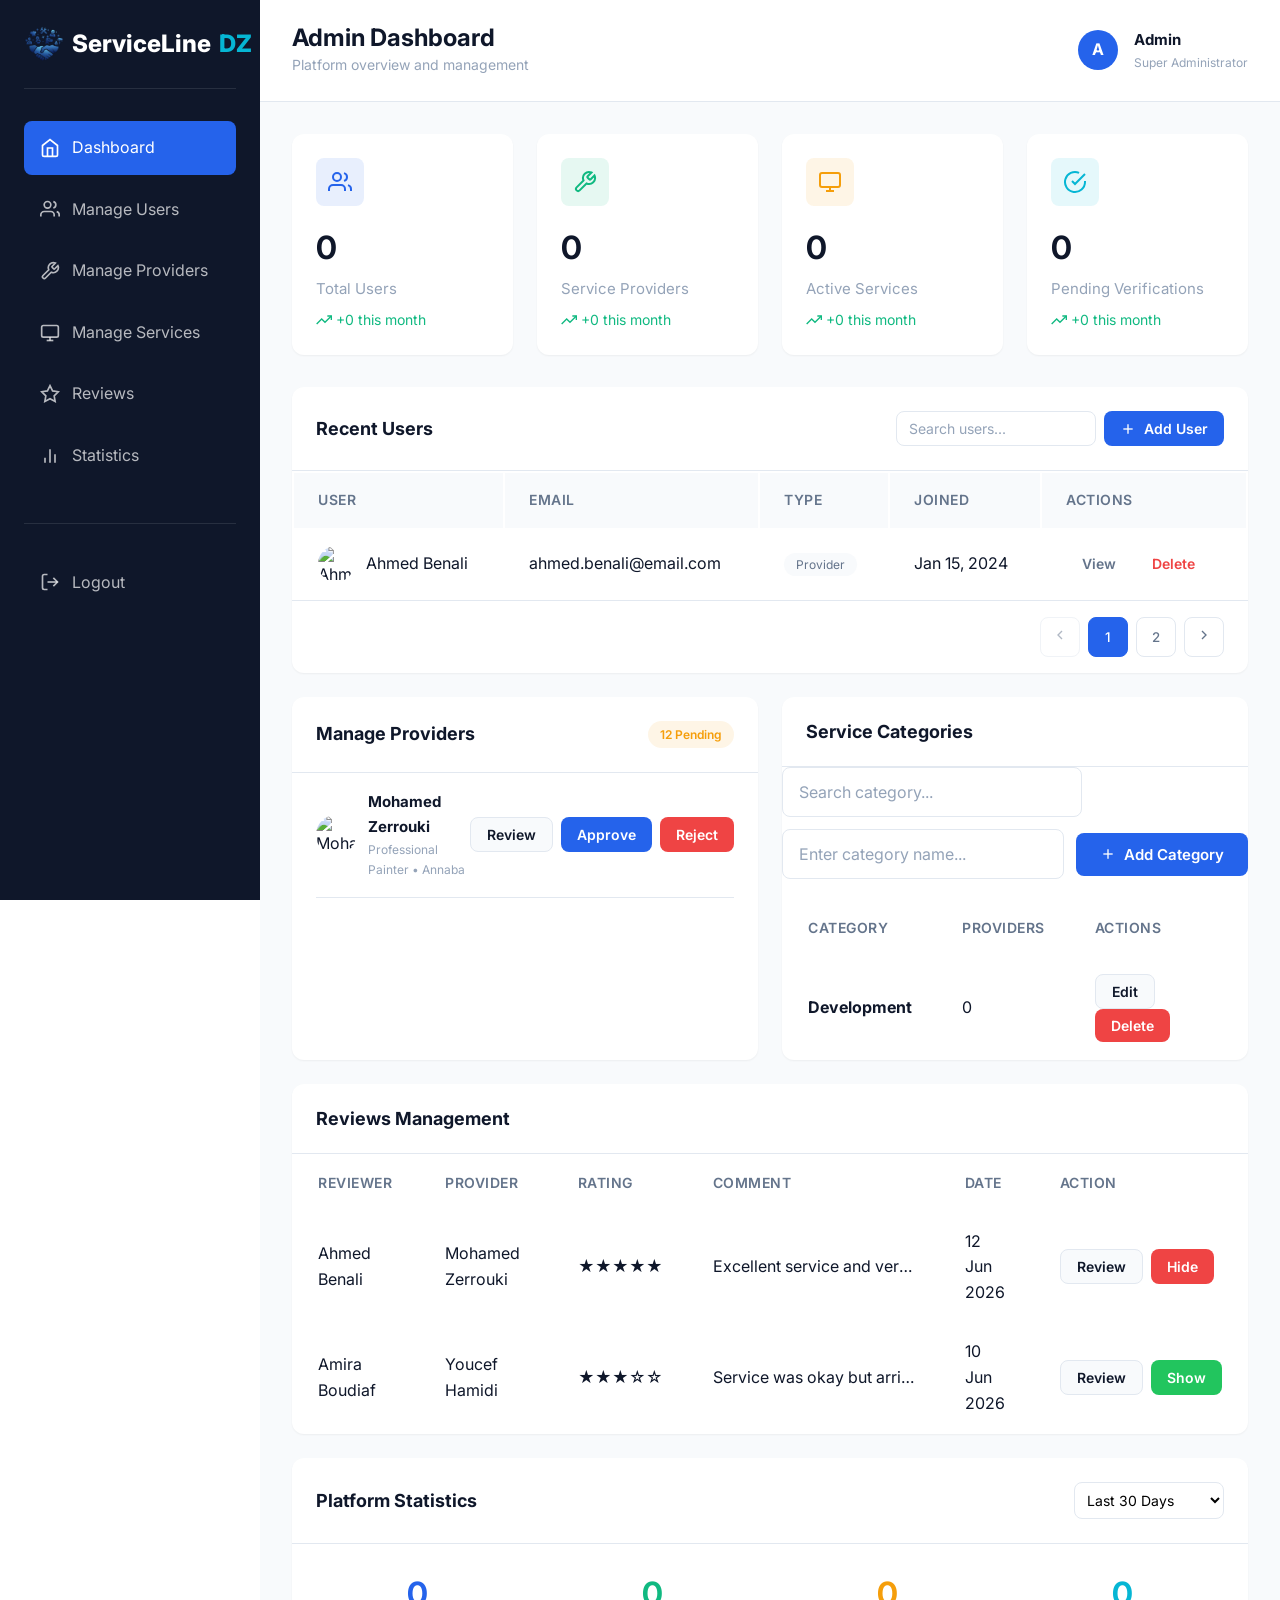
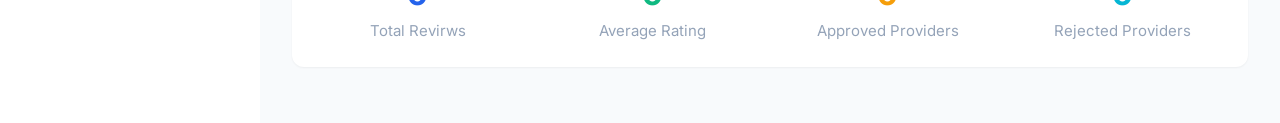
==== service-line-dz/admin.html @ 03358c4c "Initial commit" ====
<!DOCTYPE html>
<html lang="en">
<head>
  <meta charset="UTF-8">
  <meta name="viewport" content="width=device-width, initial-scale=1.0">
  <meta name="description" content="Admin Dashboard - Manage users, providers, services, and platform statistics.">
  <title>Admin Dashboard - ServiceLine DZ</title>
  <link rel="preconnect" href="https://fonts.googleapis.com">
  <link rel="preconnect" href="https://fonts.gstatic.com" crossorigin>
  <link href="https://fonts.googleapis.com/css2?family=Inter:wght@400;500;600;700;800&display=swap" rel="stylesheet">
  <link rel="stylesheet" href="css/styles.css">
    <style>
    .logo-img {
      width: 40px;
      height: 40px;
      object-fit: contain;
      margin-right: 0px;
    }
  </style>
</head>
<body>
  <div class="dashboard">
    <!-- Sidebar -->
    <aside class="dashboard-sidebar">
      <a href="../index.html" class="logo">
        <img src="image/slLogo.png" alt="ServiceLine Logo" class="logo-img">
        ServiceLine<span>DZ</span>
      </a>

      <nav class="dashboard-nav">
        <a href="#dashboard" class="active">
          <svg width="20" height="20" viewBox="0 0 24 24" fill="none" stroke="currentColor" stroke-width="2">
            <path d="M3 9l9-7 9 7v11a2 2 0 0 1-2 2H5a2 2 0 0 1-2-2z"></path>
            <polyline points="9 22 9 12 15 12 15 22"></polyline>
          </svg>
          Dashboard
        </a>
        <a href="#users-section">
          <svg width="20" height="20" viewBox="0 0 24 24" fill="none" stroke="currentColor" stroke-width="2">
            <path d="M17 21v-2a4 4 0 0 0-4-4H5a4 4 0 0 0-4 4v2"></path>
            <circle cx="9" cy="7" r="4"></circle>
            <path d="M23 21v-2a4 4 0 0 0-3-3.87"></path>
            <path d="M16 3.13a4 4 0 0 1 0 7.75"></path>
          </svg>
          Manage Users
        </a>
        <a href="#providers-section">
          <svg width="20" height="20" viewBox="0 0 24 24" fill="none" stroke="currentColor" stroke-width="2">
            <path d="M14.7 6.3a1 1 0 0 0 0 1.4l1.6 1.6a1 1 0 0 0 1.4 0l3.77-3.77a6 6 0 0 1-7.94 7.94l-6.91 6.91a2.12 2.12 0 0 1-3-3l6.91-6.91a6 6 0 0 1 7.94-7.94l-3.76 3.76z"></path>
          </svg>
          Manage Providers
        </a>
        <a href="#services-section">
          <svg width="20" height="20" viewBox="0 0 24 24" fill="none" stroke="currentColor" stroke-width="2">
            <rect x="2" y="3" width="20" height="14" rx="2" ry="2"></rect>
            <line x1="8" y1="21" x2="16" y2="21"></line>
            <line x1="12" y1="17" x2="12" y2="21"></line>
          </svg>
          Manage Services
        </a>
        <a href="#reviews-section">
          <svg width="20" height="20" viewBox="0 0 24 24" fill="none" stroke="currentColor" stroke-width="2">
            <polygon points="12 2 15.09 8.26 22 9.27 17 14.14 18.18 21.02 12 17.77 5.82 21.02 7 14.14 2 9.27 8.91 8.26 12 2"></polygon>
          </svg>
          Reviews
        </a>
        <a href="#statistics-section">
          <svg width="20" height="20" viewBox="0 0 24 24" fill="none" stroke="currentColor" stroke-width="2">
            <line x1="18" y1="20" x2="18" y2="10"></line>
            <line x1="12" y1="20" x2="12" y2="4"></line>
            <line x1="6" y1="20" x2="6" y2="14"></line>
          </svg>
          Statistics
        </a>

        <div class="dashboard-nav-section">
          <a href="index.html">
            <svg width="20" height="20" viewBox="0 0 24 24" fill="none" stroke="currentColor" stroke-width="2">
              <path d="M9 21H5a2 2 0 0 1-2-2V5a2 2 0 0 1 2-2h4"></path>
              <polyline points="16 17 21 12 16 7"></polyline>
              <line x1="21" y1="12" x2="9" y2="12"></line>
            </svg>
            Logout
          </a>
        </div>
      </nav>
    </aside>

    <!-- Main Content -->
    <main class="dashboard-main">
      <header class="dashboard-header">
        <div id="dashboard">
          <h1>Admin Dashboard</h1>
          <p style="color: var(--text-muted); font-size: 0.875rem;">Platform overview and management</p>
        </div>
        <div class="dashboard-user">
          <div style="width: 40px; height: 40px; background: var(--primary); color: white; border-radius: 50%; display: flex; align-items: center; justify-content: center; font-weight: 700;">
            A
          </div>
          <div>
            <strong style="font-size: 0.9375rem;">Admin</strong>
            <p style="font-size: 0.75rem; color: var(--text-muted);">Super Administrator</p>
          </div>
        </div>
      </header>

      <div class="dashboard-content">
        <!-- Stats Cards -->
        <div class="dashboard-stats">
          <div class="dashboard-stat-card">
            <div class="icon">
              <svg width="24" height="24" viewBox="0 0 24 24" fill="none" stroke="currentColor" stroke-width="2">
                <path d="M17 21v-2a4 4 0 0 0-4-4H5a4 4 0 0 0-4 4v2"></path>
                <circle cx="9" cy="7" r="4"></circle>
                <path d="M23 21v-2a4 4 0 0 0-3-3.87"></path>
                <path d="M16 3.13a4 4 0 0 1 0 7.75"></path>
              </svg>
            </div>
            <div class="value">0</div>
            <div class="label">Total Users</div>
            <div class="change positive">
              <svg width="16" height="16" viewBox="0 0 24 24" fill="none" stroke="currentColor" stroke-width="2">
                <polyline points="23 6 13.5 15.5 8.5 10.5 1 18"></polyline>
                <polyline points="17 6 23 6 23 12"></polyline>
              </svg>
              +0 this month
            </div>
          </div>
          <div class="dashboard-stat-card">
            <div class="icon" style="background: rgba(16, 185, 129, 0.1); color: var(--success);">
              <svg width="24" height="24" viewBox="0 0 24 24" fill="none" stroke="currentColor" stroke-width="2">
                <path d="M14.7 6.3a1 1 0 0 0 0 1.4l1.6 1.6a1 1 0 0 0 1.4 0l3.77-3.77a6 6 0 0 1-7.94 7.94l-6.91 6.91a2.12 2.12 0 0 1-3-3l6.91-6.91a6 6 0 0 1 7.94-7.94l-3.76 3.76z"></path>
              </svg>
            </div>
            <div class="value">0</div>
            <div class="label">Service Providers</div>
            <div class="change positive">
              <svg width="16" height="16" viewBox="0 0 24 24" fill="none" stroke="currentColor" stroke-width="2">
                <polyline points="23 6 13.5 15.5 8.5 10.5 1 18"></polyline>
                <polyline points="17 6 23 6 23 12"></polyline>
              </svg>
              +0 this month
            </div>
          </div>
          <div class="dashboard-stat-card">
            <div class="icon" style="background: rgba(245, 158, 11, 0.1); color: var(--warning);">
              <svg width="24" height="24" viewBox="0 0 24 24" fill="none" stroke="currentColor" stroke-width="2">
                <rect x="2" y="3" width="20" height="14" rx="2" ry="2"></rect>
                <line x1="8" y1="21" x2="16" y2="21"></line>
                <line x1="12" y1="17" x2="12" y2="21"></line>
              </svg>
            </div>
            <div class="value">0</div> 
            <div class="label">Active Services</div>
            <div class="change positive">
              <svg width="16" height="16" viewBox="0 0 24 24" fill="none" stroke="currentColor" stroke-width="2">
                <polyline points="23 6 13.5 15.5 8.5 10.5 1 18"></polyline>
                <polyline points="17 6 23 6 23 12"></polyline>
              </svg>
              +0 this month
            </div>
          </div>
          <div class="dashboard-stat-card">
            <div class="icon" style="background: rgba(6, 182, 212, 0.1); color: var(--accent);">
              <svg width="24" height="24" viewBox="0 0 24 24" fill="none" stroke="currentColor" stroke-width="2">
                <path d="M22 11.08V12a10 10 0 1 1-5.93-9.14"></path>
                <polyline points="22 4 12 14.01 9 11.01"></polyline>
              </svg>
            </div>
            <div class="value">0</div>
            <div class="label">Pending Verifications</div>
            <div class="change positive">
              <svg width="16" height="16" viewBox="0 0 24 24" fill="none" stroke="currentColor" stroke-width="2">
                <polyline points="23 6 13.5 15.5 8.5 10.5 1 18"></polyline>
                <polyline points="17 6 23 6 23 12"></polyline>
              </svg>
              +0 this month
            </div>
          </div>
        </div>

        <!-- Users Management -->
        <div id="users-section" class="dashboard-card">
          <div class="dashboard-card-header">
            <h3>Recent Users</h3>
            <div style="display: flex; gap: 0.5rem;">
              <input type="text" placeholder="Search users..." class="form-control" style="width: 200px; padding: 0.5rem 0.75rem; font-size: 0.875rem;">
              <button class="btn btn-primary btn-sm">
                <svg width="16" height="16" viewBox="0 0 24 24" fill="none" stroke="currentColor" stroke-width="2">
                  <line x1="12" y1="5" x2="12" y2="19"></line>
                  <line x1="5" y1="12" x2="19" y2="12"></line>
                </svg>
                Add User
              </button>
            </div>
          </div>
          <table class="dashboard-table">
            <thead>
              <tr>
                <th>User</th>
                <th>Email</th>
                <th>Type</th>
                <th>Joined</th>
                <th>Actions</th>
              </tr>
            </thead>
            <tbody>
              <tr>
                <td>
                  <div style="display: flex; align-items: center; gap: 0.75rem;">
                    <img src="https://images.unsplash.com/photo-1507003211169-0a1dd7228f2d?w=40&h=40&fit=crop&crop=face" alt="Ahmed B." style="width: 36px; height: 36px; border-radius: 50%;">
                    <span>Ahmed Benali</span>
                  </div>
                </td>
                <td>ahmed.benali@email.com</td>
                <td><span class="tag">Provider</span></td>
                <td>Jan 15, 2024</td>
                <td>
                  <button class="btn btn-ghost btn-sm">View</button>
                  <button class="btn btn-ghost btn-sm" style="color: var(--error);">Delete</button>
                </td>
              </tr>
            </tbody>
          </table>
          <div style="padding: 1rem 1.5rem; border-top: 1px solid var(--border); display: flex; justify-content: flex-end; align-items: center;">
            <nav class="pagination" style="margin: 0;">
              <button disabled>
                <svg width="16" height="16" viewBox="0 0 24 24" fill="none" stroke="currentColor" stroke-width="2">
                  <polyline points="15 18 9 12 15 6"></polyline>
                </svg>
              </button>
              <button class="active">1</button>
              <button>2</button>
              <button>
                <svg width="16" height="16" viewBox="0 0 24 24" fill="none" stroke="currentColor" stroke-width="2">
                  <polyline points="9 18 15 12 9 6"></polyline>
                </svg>
              </button>
            </nav>
          </div>
        </div>

        <!-- Provider Verification & Services -->
        <div style="display: grid; grid-template-columns: 1fr 1fr; gap: 1.5rem; margin-top: 1.5rem;">
          <!-- Pending Verifications -->
          <div id="providers-section" class="dashboard-card">
            <div class="dashboard-card-header">
              <h3>Manage Providers</h3>
              <span class="status-badge pending">12 Pending</span>
            </div>
            <div style="padding: 0 1.5rem 1.5rem;">
              <div style="padding: 1rem 0; border-bottom: 1px solid var(--border); display: flex; justify-content: space-between; align-items: center;">
                <div style="display: flex; align-items: center; gap: 0.75rem;">
                  <img src="https://images.unsplash.com/photo-1500648767791-00dcc994a43e?w=40&h=40&fit=crop&crop=face" alt="Mohamed Z." style="width: 40px; height: 40px; border-radius: 50%;">
                  <div>
                    <strong style="font-size: 0.9375rem;">Mohamed Zerrouki</strong>
                    <p style="font-size: 0.75rem; color: var(--text-muted);">Professional Painter • Annaba</p>
                  </div>
                </div>
                <div style="display: flex; gap: 0.5rem;">
                    <button class="btn btn-secondary btn-sm">Review</button>
                    <button class="btn btn-primary btn-sm">Approve</button>
                    <button class="btn btn-danger btn-sm">Reject</button>
                </div>
              </div>
            </div>
          </div>
          
          <!-- Service Categories -->
          <div id="services-section" class="dashboard-card">
          
            <div class="dashboard-card-header">
                <h3>Service Categories</h3>
              </div>
            
              <div class="categories-controls">

    <div class="search-row">
        <input
            type="text"
            id="categorySearch"
            placeholder="Search category..."
            class="form-control">
    </div>

    <div class="add-category-row">

        <input
            type="text"
            id="newCategory"
            placeholder="Enter category name..."
            class="form-control">

        <button class="btn btn-primary" id="addCategoryBtn">
            <svg width="16" height="16" viewBox="0 0 24 24" fill="none"
                 stroke="currentColor" stroke-width="2">
                <line x1="12" y1="5" x2="12" y2="19"></line>
                <line x1="5" y1="12" x2="19" y2="12"></line>
            </svg>
            Add Category
        </button>

    </div>

</div>
            
              <div class="table-scroll">
              <table class="dashboard-table">
                <thead>
                  <tr>
                    <th>Category</th>
                    <th>Providers</th>
                    <th>Actions</th>
                  </tr>
                </thead>
                <tbody id="categoriesTable">
                  <tr>
                    <td><strong>Development</strong></td>
                    <td>0</td>
                    <td>
                      <button class="btn btn-secondary btn-sm">Edit</button>
                      <button class="btn btn-danger btn-sm">Delete</button>
                    </td>
                  </tr>
                </tbody>
              </table>
            </div>
          
          </div>
        </div>

        <!-- Reviews Management -->
<div id="reviews-section" class="dashboard-card">

    <div class="dashboard-card-header">
        <h3>Reviews Management</h3>
    </div>

    <div class="table-scroll">

        <table class="dashboard-table">

            <thead>
                <tr>
                    <th>Reviewer</th>
                    <th>Provider</th>
                    <th>Rating</th>
                    <th>Comment</th>
                    <th>Date</th>
                    <th>Action</th>
                </tr>
            </thead>

            <tbody id="reviewsTable">

                <tr>
                    <td>Ahmed Benali</td>
                    <td>Mohamed Zerrouki</td>
                    <td>★★★★★</td>

                    <td class="comment-cell">
                        Excellent service and very professional...
                    </td>

                    <td>12 Jun 2026</td>

                    <td>
                        <div class="review-actions">
                            <button class="btn btn-secondary btn-sm">
                                Review
                            </button>

                            <button class="btn btn-danger btn-sm">
                                Hide
                            </button>
                        </div>
                    </td>
                </tr>

                <tr>
                    <td>Amira Boudiaf</td>
                    <td>Youcef Hamidi</td>
                    <td>★★★☆☆</td>

                    <td class="comment-cell">
                        Service was okay but arrived late...
                    </td>

                    <td>10 Jun 2026</td>

                    <td>
                        <div class="review-actions">
                            <button class="btn btn-secondary btn-sm">
                                Review
                            </button>

                            <button class="btn btn-success btn-sm">
                                Show
                            </button>
                        </div>
                    </td>
                </tr>

            </tbody>

        </table>

    </div>

</div>

        <!-- Platform Statistics -->
        <div class="dashboard-card" style="margin-top: 1.5rem;">
          <div id="statistics-section" class="dashboard-card-header">
            <h3>Platform Statistics</h3>
            <select class="form-control" style="width: 150px; padding: 0.5rem; font-size: 0.875rem;">
              <option>Last 30 Days</option>
              <option>Last 7 Days</option>
              <option>Last 90 Days</option>
              <option>This Year</option>
            </select>
          </div>
          <div style="padding: 1.5rem; display: grid; grid-template-columns: repeat(4, 1fr); gap: 2rem;">
            <div style="text-align: center;">
              <div style="font-size: 2rem; font-weight: 700; color: var(--primary);">0</div>
              <div style="color: var(--text-muted); font-size: 0.9375rem;">Total Revirws</div>
            </div>
            <div style="text-align: center;">
              <div style="font-size: 2rem; font-weight: 700; color: var(--success);">0</div>
              <div style="color: var(--text-muted); font-size: 0.9375rem;">Average Rating</div>
            </div>
            <div style="text-align: center;">
              <div style="font-size: 2rem; font-weight: 700; color: var(--warning);">0</div>
              <div style="color: var(--text-muted); font-size: 0.9375rem;">Approved Providers</div>
            </div>
            <div style="text-align: center;">
              <div style="font-size: 2rem; font-weight: 700; color: var(--accent);">0</div>
              <div style="color: var(--text-muted); font-size: 0.9375rem;">Rejected Providers</div>
            </div>
          </div>
        </div>
      </div>
    </main>
  </div>

  <script src="js/main.js"></script>
  <script>
const navLinks = document.querySelectorAll('.dashboard-nav a');

navLinks.forEach(link => {
    link.addEventListener('click', function() {

        navLinks.forEach(item => {
            item.classList.remove('active');
        });

        this.classList.add('active');

    });
});
</script>
</body>
</html>
---- service-line-dz/css/styles.css ----
/* ============================================
   ServiceLine DZ - Main Stylesheet
   Professional Service Marketplace for Algeria
   ============================================ */

/* CSS Variables */
:root {
  --primary: #2563eb;
  --primary-dark: #1d4ed8;
  --primary-light: #3b82f6;
  --secondary: #0f172a;
  --accent: #06b6d4;
  --background: #ffffff;
  --background-alt: #f8fafc;
  --surface: #ffffff;
  --border: #e2e8f0;
  --text-primary: #0f172a;
  --text-secondary: #64748b;
  --text-muted: #94a3b8;
  --success: #10b981;
  --warning: #f59e0b;
  --error: #ef4444;
  --shadow-sm: 0 1px 2px 0 rgb(0 0 0 / 0.05);
  --shadow: 0 1px 3px 0 rgb(0 0 0 / 0.1), 0 1px 2px -1px rgb(0 0 0 / 0.1);
  --shadow-md: 0 4px 6px -1px rgb(0 0 0 / 0.1), 0 2px 4px -2px rgb(0 0 0 / 0.1);
  --shadow-lg: 0 10px 15px -3px rgb(0 0 0 / 0.1), 0 4px 6px -4px rgb(0 0 0 / 0.1);
  --shadow-xl: 0 20px 25px -5px rgb(0 0 0 / 0.1), 0 8px 10px -6px rgb(0 0 0 / 0.1);
  --radius-sm: 0.375rem;
  --radius: 0.5rem;
  --radius-lg: 0.75rem;
  --radius-xl: 1rem;
  --radius-2xl: 1.5rem;
  --transition: all 0.3s ease;
}

.logo-img {
  width: 50px;
  height: 50px;
  object-fit: contain;
  margin-right: 5px;
}

/* Reset & Base */
*, *::before, *::after {
  margin: 0;
  padding: 0;
  box-sizing: border-box;
}

html {
  scroll-behavior: smooth;
}

body {
  font-family: 'Inter', -apple-system, BlinkMacSystemFont, 'Segoe UI', Roboto, sans-serif;
  background-color: var(--background);
  color: var(--text-primary);
  line-height: 1.6;
  -webkit-font-smoothing: antialiased;
}

a {
  text-decoration: none;
  color: inherit;
  transition: var(--transition);
}

img {
  max-width: 100%;
  height: auto;
  display: block;
}

ul, ol {
  list-style: none;
}

button {
  cursor: pointer;
  border: none;
  background: none;
  font-family: inherit;
  transition: var(--transition);
}

input, textarea, select {
  font-family: inherit;
  font-size: inherit;
}

/* Typography */
h1, h2, h3, h4, h5, h6 {
  font-weight: 700;
  line-height: 1.2;
  color: var(--text-primary);
}

h1 { font-size: clamp(2rem, 5vw, 3.5rem); }
h2 { font-size: clamp(1.5rem, 4vw, 2.5rem); }
h3 { font-size: clamp(1.25rem, 3vw, 1.75rem); }
h4 { font-size: 1.25rem; }
h5 { font-size: 1.125rem; }
h6 { font-size: 1rem; }

p {
  color: var(--text-secondary);
  line-height: 1.7;
}

/* Container */
.container {
  width: 100%;
  max-width: 1280px;
  margin: 0 auto;
  padding: 0 1.5rem;
}

.categories-controls{
    display:flex;
    flex-direction:column;
    gap:12px;
    margin-bottom:20px;
}

.search-row{
    width:100%;
}

.search-row input{
    width:300px;
}

.add-category-row{
    display:flex;
    gap:12px;
    align-items:center;
}

.add-category-row input{
    flex:1;
}

.add-category-row button{
    margin-left:auto;
}

.table-scroll{
    max-height:350px;
    overflow-y:auto;
}

.comment-cell{
    max-width:250px;
    white-space:nowrap;
    overflow:hidden;
    text-overflow:ellipsis;
}

.review-actions{
    display:flex;
    gap:8px;
}

.btn-success{
    background:#22c55e;
    color:white;
    border:none;
}

.btn-success:hover{
    background:#16a34a;
}

.btn-danger{
    background:#ef4444;
    color:white;
    border:none;
}

.btn-danger:hover{
    background:#dc2626;
}

/* Modal */

.review-modal{
    display:none;
    position:fixed;
    inset:0;
    background:rgba(0,0,0,0.5);
    z-index:9999;

    justify-content:center;
    align-items:center;
}

.review-modal-content{
    width:500px;
    max-width:90%;
    background:white;
    border-radius:12px;
    overflow:hidden;
}

.review-modal-header{
    display:flex;
    justify-content:space-between;
    align-items:center;

    padding:1rem 1.5rem;
    border-bottom:1px solid #e5e7eb;
}

.review-modal-header button{
    border:none;
    background:none;
    cursor:pointer;
    font-size:20px;
}

.review-modal-body{
    padding:1.5rem;
}

/* ============================================
   Navigation
   ============================================ */
.navbar {
  position: fixed;
  top: 0;
  left: 0;
  right: 0;
  background: rgba(255, 255, 255, 0.95);
  backdrop-filter: blur(10px);
  border-bottom: 1px solid var(--border);
  z-index: 1000;
  transition: var(--transition);
}

.navbar.scrolled {
  box-shadow: var(--shadow-md);
}

.navbar .container {
  display: flex;
  align-items: center;
  justify-content: space-between;
  height: 72px;
}

.logo {
  display: flex;
  align-items: center;
  gap: 0.5rem;
  font-size: 1.5rem;
  font-weight: 800;
  color: var(--primary);
}

.logo span {
  color: var(--secondary);
}

.logo-icon {
  width: 40px;
  height: 40px;
  background: linear-gradient(135deg, var(--primary), var(--accent));
  border-radius: var(--radius);
  display: flex;
  align-items: center;
  justify-content: center;
  color: white;
  font-weight: 700;
}

.nav-links {
  display: flex;
  align-items: center;
  gap: 2rem;
}

.nav-links a {
  font-weight: 500;
  color: var(--text-secondary);
  position: relative;
}

.nav-links a:hover {
  color: var(--primary);
}

.nav-links a::after {
  content: '';
  position: absolute;
  bottom: -4px;
  left: 0;
  width: 0;
  height: 2px;
  background: var(--primary);
  transition: var(--transition);
}

.nav-links a:hover::after {
  width: 100%;
}

.nav-buttons {
  display: flex;
  align-items: center;
  gap: 1rem;
}

.mobile-menu-btn {
  display: none;
  flex-direction: column;
  gap: 5px;
  padding: 0.5rem;
}

.mobile-menu-btn span {
  width: 24px;
  height: 2px;
  background: var(--text-primary);
  transition: var(--transition);
}

/* Mobile Navigation */
.mobile-nav {
  display: none;
  position: fixed;
  top: 72px;
  left: 0;
  right: 0;
  background: white;
  border-bottom: 1px solid var(--border);
  padding: 1.5rem;
  box-shadow: var(--shadow-lg);
}

.mobile-nav.active {
  display: block;
}

.mobile-nav a {
  display: block;
  padding: 0.75rem 0;
  font-weight: 500;
  color: var(--text-secondary);
  border-bottom: 1px solid var(--border);
}

.mobile-nav a:hover {
  color: var(--primary);
}

.mobile-nav .btn {
  width: 100%;
  margin-top: 1rem;
  justify-content: center;
}

/* ============================================
   Buttons
   ============================================ */
.btn {
  display: inline-flex;
  align-items: center;
  gap: 0.5rem;
  padding: 0.75rem 1.5rem;
  border-radius: var(--radius);
  font-weight: 600;
  font-size: 0.9375rem;
  transition: var(--transition);
  white-space: nowrap;
}

.btn-primary {
  background: var(--primary);
  color: white;
}

.btn-primary:hover {
  background: var(--primary-dark);
  transform: translateY(-2px);
  box-shadow: var(--shadow-md);
}

.btn-secondary {
  background: var(--background-alt);
  color: var(--text-primary);
  border: 1px solid var(--border);
}

.btn-secondary:hover {
  background: var(--border);
  transform: translateY(-2px);
}

.btn-outline {
  background: transparent;
  color: var(--primary);
  border: 2px solid var(--primary);
}

.btn-outline:hover {
  background: var(--primary);
  color: white;
}

.btn-ghost {
  background: transparent;
  color: var(--text-secondary);
}

.btn-ghost:hover {
  background: var(--background-alt);
  color: var(--primary);
}

.btn-lg {
  padding: 1rem 2rem;
  font-size: 1rem;
}

.btn-sm {
  padding: 0.5rem 1rem;
  font-size: 0.875rem;
}

.btn-icon {
  padding: 0.75rem;
}



/* ============================================
   Hero Section
   ============================================ */
.hero {
  padding: 8rem 0 4rem;
  background: linear-gradient(180deg, var(--background-alt) 0%, var(--background) 100%);
  position: relative;
  overflow: hidden;
}

.hero::before {
  content: '';
  position: absolute;
  top: 0;
  right: 0;
  width: 600px;
  height: 600px;
  background: radial-gradient(circle, rgba(37, 99, 235, 0.1) 0%, transparent 70%);
  pointer-events: none;
}

.hero .container {
  display: grid;
  grid-template-columns: 1fr 1fr;
  gap: 4rem;
  align-items: center;
}

.hero-content {
  animation: fadeInUp 0.8s ease;
}

.hero-badge {
  display: inline-flex;
  align-items: center;
  gap: 0.5rem;
  background: rgba(37, 99, 235, 0.1);
  color: var(--primary);
  padding: 0.5rem 1rem;
  border-radius: 100px;
  font-size: 0.875rem;
  font-weight: 600;
  margin-bottom: 1.5rem;
}

.hero-badge svg {
  width: 16px;
  height: 16px;
}

.hero h1 {
  margin-bottom: 1.5rem;
}

.hero h1 span {
  color: var(--primary);
}

.hero-text {
  font-size: 1.125rem;
  margin-bottom: 2rem;
  max-width: 500px;
}

.hero-buttons {
  display: flex;
  gap: 1rem;
  margin-bottom: 3rem;
}

.hero-stats {
  display: flex;
  gap: 3rem;
}

.hero-stat {
  text-align: center;
}

.hero-stat-value {
  font-size: 2rem;
  font-weight: 800;
  color: var(--primary);
}

.hero-stat-label {
  font-size: 0.875rem;
  color: var(--text-muted);
}

.hero-image {
  position: relative;
  animation: fadeInRight 0.8s ease;
}

.hero-image img {
  width: 100%;
  border-radius: var(--radius-2xl);
  box-shadow: var(--shadow-xl);
}

.hero-card {
  position: absolute;
  background: white;
  padding: 1rem;
  border-radius: var(--radius-lg);
  box-shadow: var(--shadow-lg);
  animation: float 3s ease-in-out infinite;
}

.hero-card-1 {
  top: 20%;
  left: -30px;
}

.hero-card-2 {
  bottom: 20%;
  right: -30px;
  animation-delay: 1.5s;
}

.hero-card-content {
  display: flex;
  align-items: center;
  gap: 0.75rem;
}

.hero-card-icon {
  width: 40px;
  height: 40px;
  background: var(--background-alt);
  border-radius: var(--radius);
  display: flex;
  align-items: center;
  justify-content: center;
  color: var(--primary);
}

.hero-card-text h4 {
  font-size: 0.875rem;
  font-weight: 600;
}

.hero-card-text p {
  font-size: 0.75rem;
  color: var(--text-muted);
}

/* ============================================
   Search Section
   ============================================ */
.search-section {
  padding: 3rem 0;
  margin-top: -2rem;
  position: relative;
  z-index: 10;
}

.search-box {
  background: white;
  border-radius: var(--radius-xl);
  box-shadow: var(--shadow-xl);
  padding: 1.5rem;
  display: flex;
  gap: 1rem;
  align-items: center;
  flex-wrap: wrap;
}

.search-input-group {
  flex: 1;
  min-width: 200px;
  position: relative;
}

.search-input-group label {
  display: block;
  font-size: 0.75rem;
  font-weight: 600;
  color: var(--text-muted);
  text-transform: uppercase;
  letter-spacing: 0.5px;
  margin-bottom: 0.5rem;
}

.search-input-group input,
.search-input-group select {
  width: 100%;
  padding: 0.75rem 1rem;
  padding-left: 2.5rem;
  border: 1px solid var(--border);
  border-radius: var(--radius);
  font-size: 1rem;
  transition: var(--transition);
}

.search-input-group input:focus,
.search-input-group select:focus {
  outline: none;
  border-color: var(--primary);
  box-shadow: 0 0 0 3px rgba(37, 99, 235, 0.1);
}

.search-input-group .icon {
  position: absolute;
  left: 0.75rem;
  bottom: 0.85rem;
  color: var(--text-muted);
  width: 20px;
  height: 20px;
}

.search-box .btn {
  height: 48px;
  padding: 0 2rem;
}

.filter-search {
    width: 100%;
    padding: 10px;
    border: 1px solid #ddd;
    border-radius: 8px;
    margin-bottom: 15px;
}

.category-list {
    max-height: 250px;
    overflow-y: auto;
    display: flex;
    flex-direction: column;
    gap: 10px;
}

.category-item {
    display: flex;
    align-items: center;
    gap: 10px;
}

.category-item label {
    cursor: pointer;
}

.main-category {
    font-size: 0.9rem;
    color: #475569;
    font-weight: 600;

    margin-top: 4px;
    margin-bottom: 18px;
}



/* ============================================
   Categories Section
   ============================================ */
.categories {
  padding: 5rem 0;
}

.section-header {
  text-align: center;
  margin-bottom: 3rem;
}

.section-header h2 {
  margin-bottom: 1rem;
}

.section-header p {
  max-width: 600px;
  margin: 0 auto;
}

.categories-grid {
  display: grid;
  grid-template-columns: repeat(auto-fit, minmax(150px, 1fr));
  gap: 1.5rem;
}

.category-card {
  background: white;
  border: 1px solid var(--border);
  border-radius: var(--radius-lg);
  padding: 1.5rem;
  text-align: center;
  transition: var(--transition);
  cursor: pointer;
}

.category-card:hover {
  border-color: var(--primary);
  box-shadow: var(--shadow-md);
  transform: translateY(-4px);
}

.category-icon {
  width: 64px;
  height: 64px;
  background: var(--background-alt);
  border-radius: var(--radius-lg);
  display: flex;
  align-items: center;
  justify-content: center;
  margin: 0 auto 1rem;
  font-size: 1.75rem;
  transition: var(--transition);
}

.category-card:hover .category-icon {
  background: var(--primary);
  color: white;
}

.category-card h4 {
  font-size: 0.9375rem;
  margin-bottom: 0.25rem;
}

.category-card p {
  font-size: 0.8125rem;
  color: var(--text-muted);
}

/* ============================================
   Featured Professionals
   ============================================ */
.featured {
  padding: 5rem 0;
  background: var(--background-alt);
}

.featured-header {
  display: flex;
  justify-content: space-between;
  align-items: center;
  margin-bottom: 2rem;
}

.professionals-grid {
  display: grid;
  grid-template-columns: repeat(auto-fit, minmax(280px, 1fr));
  gap: 1.5rem;
}

.professional-card {
  background: white;
  border-radius: var(--radius-lg);
  overflow: hidden;
  box-shadow: var(--shadow);
  transition: var(--transition);
}

.professional-card:hover {
  transform: translateY(-4px);
  box-shadow: var(--shadow-lg);
}

.professional-cover {
  height: 80px;
  background: linear-gradient(135deg, var(--primary), var(--accent));
  position: relative;
}

.professional-avatar {
  width: 80px;
  height: 80px;
  border-radius: 50%;
  border: 4px solid white;
  position: absolute;
  bottom: -40px;
  left: 1.5rem;
  object-fit: cover;
  background: var(--background-alt);
}

.professional-content {
  padding: 3rem 1.5rem 1.5rem;
}

.professional-badge {
  position: absolute;
  top: 1rem;
  right: 1rem;
  background: rgba(255, 255, 255, 0.9);
  color: var(--success);
  padding: 0.25rem 0.75rem;
  border-radius: 100px;
  font-size: 0.75rem;
  font-weight: 600;
  display: flex;
  align-items: center;
  gap: 0.25rem;
}

.professional-name {
  font-size: 1.125rem;
  margin-bottom: 0.25rem;
}

.professional-title {
  color: var(--text-muted);
  font-size: 0.875rem;
  margin-bottom: 0.75rem;
}

.professional-rating {
  display: flex;
  align-items: center;
  gap: 0.5rem;
  margin-bottom: 1rem;
}

.stars {
  display: flex;
  gap: 2px;
  color: #fbbf24;
}

.rating-text {
  font-size: 0.875rem;
  color: var(--text-secondary);
}

.professional-location {
  display: flex;
  align-items: center;
  gap: 0.5rem;
  color: var(--text-muted);
  font-size: 0.875rem;
  margin-bottom: 1rem;
}

.professional-tags {
  display: flex;
  flex-wrap: wrap;
  gap: 0.5rem;
  margin-bottom: 1rem;
}

.tag {
  background: var(--background-alt);
  color: var(--text-secondary);
  padding: 0.25rem 0.75rem;
  border-radius: 100px;
  font-size: 0.75rem;
}

.professional-footer {
  display: flex;
  justify-content: space-between;
  align-items: center;
  padding-top: 1rem;
  border-top: 1px solid var(--border);
}

.professional-price {
  font-size: 0.875rem;
  color: var(--text-muted);
}

.professional-price span {
  font-size: 1.125rem;
  font-weight: 700;
  color: var(--text-primary);
}

/* ============================================
   How It Works
   ============================================ */
.how-it-works {
  padding: 5rem 0;
}

.steps-grid {
  display: grid;
  grid-template-columns: repeat(auto-fit, minmax(250px, 1fr));
  gap: 2rem;
  position: relative;
}

.step-card {
  text-align: center;
  padding: 2rem;
  position: relative;
}

.step-number {
  width: 60px;
  height: 60px;
  background: var(--primary);
  color: white;
  border-radius: 50%;
  display: flex;
  align-items: center;
  justify-content: center;
  font-size: 1.5rem;
  font-weight: 700;
  margin: 0 auto 1.5rem;
  position: relative;
}

.step-number::after {
  content: '';
  position: absolute;
  width: 100%;
  height: 100%;
  border: 2px dashed var(--border);
  border-radius: 50%;
  top: -6px;
  left: -6px;
  padding: 6px;
}

.step-card h3 {
  margin-bottom: 0.75rem;
}

.step-card p {
  font-size: 0.9375rem;
}

/* ============================================
   Testimonials
   ============================================ */
.testimonials {
  padding: 5rem 0;
  background: var(--secondary);
  color: white;
}

.testimonials .section-header h2 {
  color: white;
}

.testimonials .section-header p {
  color: rgba(255, 255, 255, 0.7);
}

.testimonials-grid {
  display: grid;
  grid-template-columns: repeat(auto-fit, minmax(300px, 1fr));
  gap: 1.5rem;
}

.testimonial-card {
  background: rgba(255, 255, 255, 0.05);
  border: 1px solid rgba(255, 255, 255, 0.1);
  border-radius: var(--radius-lg);
  padding: 2rem;
  transition: var(--transition);
}

.testimonial-card:hover {
  background: rgba(255, 255, 255, 0.1);
  transform: translateY(-4px);
}

.testimonial-stars {
  display: flex;
  gap: 4px;
  color: #fbbf24;
  margin-bottom: 1rem;
}

.testimonial-text {
  color: rgba(255, 255, 255, 0.9);
  font-size: 1rem;
  line-height: 1.7;
  margin-bottom: 1.5rem;
}

.testimonial-author {
  display: flex;
  align-items: center;
  gap: 1rem;
}

.testimonial-avatar {
  width: 48px;
  height: 48px;
  border-radius: 50%;
  object-fit: cover;
  background: var(--background-alt);
}

.testimonial-info h4 {
  color: white;
  font-size: 1rem;
  margin-bottom: 0.25rem;
}

.testimonial-info p {
  color: rgba(255, 255, 255, 0.6);
  font-size: 0.875rem;
}

/* ============================================
   Statistics
   ============================================ */
.statistics {
  padding: 5rem 0;
}

.stats-grid {
  display: grid;
  grid-template-columns: repeat(auto-fit, minmax(200px, 1fr));
  gap: 2rem;
}

.stat-card {
  text-align: center;
  padding: 2rem;
  background: var(--background-alt);
  border-radius: var(--radius-lg);
  transition: var(--transition);
}

.stat-card:hover {
  transform: scale(1.05);
}

.stat-icon {
  width: 60px;
  height: 60px;
  background: var(--primary);
  color: white;
  border-radius: var(--radius-lg);
  display: flex;
  align-items: center;
  justify-content: center;
  margin: 0 auto 1rem;
  font-size: 1.5rem;
}

.stat-value {
  font-size: 2.5rem;
  font-weight: 800;
  color: var(--primary);
  margin-bottom: 0.5rem;
}

.stat-label {
  color: var(--text-secondary);
}

/* ============================================
   CTA Section
   ============================================ */
.cta {
  padding: 5rem 0;
  background: linear-gradient(135deg, var(--primary) 0%, var(--primary-dark) 100%);
  color: white;
  text-align: center;
}

.cta h2 {
  color: white;
  margin-bottom: 1rem;
}

.cta p {
  color: rgba(255, 255, 255, 0.9);
  max-width: 600px;
  margin: 0 auto 2rem;
  font-size: 1.125rem;
}

.cta-buttons {
  display: flex;
  justify-content: center;
  gap: 1rem;
  flex-wrap: wrap;
}

.cta .btn-primary {
  background: white;
  color: var(--primary);
}

.cta .btn-primary:hover {
  background: var(--background-alt);
}

.btn-danger {
    background: #ef4444;
    color: white;
    border: none;
}

.btn-danger:hover {
    background: #dc2626;
}

.cta .btn-outline {
  border-color: white;
  color: white;
}

.cta .btn-outline:hover {
  background: white;
  color: var(--primary);
}

.table-scroll {
    max-height: 350px;
    overflow-y: auto;
}

.table-scroll::-webkit-scrollbar {
    width: 8px;
}

.table-scroll::-webkit-scrollbar-thumb {
    background: #d1d5db;
    border-radius: 20px;
}

.table-scroll thead th {
    position: sticky;
    top: 0;
    background: white;
    z-index: 5;
}

.btn-danger {
    background: #ef4444;
    color: white;
    border: none;
}

.btn-danger:hover {
    background: #dc2626;
}

/* ============================================
   Footer
   ============================================ */
.footer {
  background: var(--secondary);
  color: white;
  padding: 4rem 0 2rem;
}

.footer-grid {
  display: grid;
  grid-template-columns: 2fr repeat(3, 1fr);
  gap: 3rem;
  margin-bottom: 3rem;
}

.footer-brand .logo {
  color: white;
  margin-bottom: 1rem;
}

.footer-brand .logo span {
  color: var(--accent);
}

.footer-brand p {
  color: rgba(255, 255, 255, 0.7);
  margin-bottom: 1.5rem;
  max-width: 300px;
}

.social-links {
  display: flex;
  gap: 1rem;
}

.social-link {
  width: 40px;
  height: 40px;
  background: rgba(255, 255, 255, 0.1);
  border-radius: var(--radius);
  display: flex;
  align-items: center;
  justify-content: center;
  color: white;
  transition: var(--transition);
}

.social-link:hover {
  background: var(--primary);
  transform: translateY(-2px);
}

.footer-column h4 {
  color: white;
  margin-bottom: 1.5rem;
  font-size: 1rem;
}

.footer-column ul {
  display: flex;
  flex-direction: column;
  gap: 0.75rem;
}

.footer-column a {
  color: rgba(255, 255, 255, 0.7);
  font-size: 0.9375rem;
  transition: var(--transition);
}

.footer-column a:hover {
  color: white;
  padding-left: 4px;
}

.footer-bottom {
  padding-top: 2rem;
  border-top: 1px solid rgba(255, 255, 255, 0.1);
  display: flex;
  justify-content: space-between;
  align-items: center;
  flex-wrap: wrap;
  gap: 1rem;
}

.footer-bottom p {
  color: rgba(255, 255, 255, 0.6);
  font-size: 0.875rem;
}

.footer-bottom-links {
  display: flex;
  gap: 2rem;
}

.footer-bottom-links a {
  color: rgba(255, 255, 255, 0.6);
  font-size: 0.875rem;
}

.footer-bottom-links a:hover {
  color: white;
}

/* ============================================
   Forms
   ============================================ */
.form-group {
  margin-bottom: 1.5rem;
}

.form-group label {
  display: block;
  font-weight: 600;
  margin-bottom: 0.5rem;
  color: var(--text-primary);
}

.form-control {
  width: 100%;
  padding: 0.875rem 1rem;
  border: 1px solid var(--border);
  border-radius: var(--radius);
  font-size: 1rem;
  transition: var(--transition);
  background: white;
}

.form-control:focus {
  outline: none;
  border-color: var(--primary);
  box-shadow: 0 0 0 3px rgba(37, 99, 235, 0.1);
}

.form-control::placeholder {
  color: var(--text-muted);
}

.input-group {
  position: relative;
}

.input-group .icon {
  position: absolute;
  left: 1rem;
  top: 50%;
  transform: translateY(-50%);
  color: var(--text-muted);
  width: 20px;
  height: 20px;
}

.input-group .form-control {
  padding-left: 3rem;
}

.input-group .toggle-password {
  position: absolute;
  right: 1rem;
  top: 50%;
  transform: translateY(-50%);
  color: var(--text-muted);
  cursor: pointer;
  padding: 0.25rem;
}

.input-group .toggle-password:hover {
  color: var(--text-primary);
}

.form-row {
  display: grid;
  grid-template-columns: 1fr 1fr;
  gap: 1rem;
}

.form-text {
  font-size: 0.875rem;
  color: var(--text-muted);
  margin-top: 0.5rem;
}

.form-error {
  color: var(--error);
  font-size: 0.875rem;
  margin-top: 0.5rem;
}

/* Radio/Checkbox Groups */
.radio-group {
  display: flex;
  gap: 1rem;
}

.radio-option {
  flex: 1;
  position: relative;
}

.radio-option input {
  position: absolute;
  opacity: 0;
  cursor: pointer;
}

.radio-option label {
  display: flex;
  flex-direction: column;
  align-items: center;
  padding: 1.5rem;
  border: 2px solid var(--border);
  border-radius: var(--radius-lg);
  cursor: pointer;
  transition: var(--transition);
  text-align: center;
}

.radio-option input:checked + label {
  border-color: var(--primary);
  background: rgba(37, 99, 235, 0.05);
}

.radio-option .icon {
  width: 48px;
  height: 48px;
  background: var(--background-alt);
  border-radius: var(--radius);
  display: flex;
  align-items: center;
  justify-content: center;
  margin-bottom: 0.75rem;
  color: var(--text-secondary);
  font-size: 1.5rem;
}

.radio-option input:checked + label .icon {
  background: var(--primary);
  color: white;
}

.radio-option h4 {
  font-size: 1rem;
  margin-bottom: 0.25rem;
}

.radio-option p {
  font-size: 0.8125rem;
}

/* ============================================
   Auth Pages
   ============================================ */
.auth-page {
  min-height: 100vh;
  display: flex;
}

.auth-sidebar {
  flex: 1;
  background: linear-gradient(135deg, var(--primary) 0%, var(--primary-dark) 100%);
  padding: 3rem;
  display: flex;
  flex-direction: column;
  justify-content: center;
  color: white;
  position: relative;
  overflow: hidden;
}

.auth-sidebar::before {
  content: '';
  position: absolute;
  top: -50%;
  right: -50%;
  width: 100%;
  height: 100%;
  background: radial-gradient(circle, rgba(255, 255, 255, 0.1) 0%, transparent 70%);
}

.auth-sidebar .logo {
  color: white;
  margin-bottom: 3rem;
}

.auth-sidebar .logo span {
  color: rgba(255, 255, 255, 0.9);
}

.auth-sidebar h2 {
  color: white;
  font-size: 2.5rem;
  margin-bottom: 1rem;
}

.auth-sidebar p {
  color: rgba(255, 255, 255, 0.9);
  font-size: 1.125rem;
  margin-bottom: 2rem;
}

.auth-features {
  display: flex;
  flex-direction: column;
  gap: 1rem;
}

.auth-feature {
  display: flex;
  align-items: center;
  gap: 1rem;
  color: rgba(255, 255, 255, 0.9);
}

.auth-feature svg {
  width: 24px;
  height: 24px;
  color: var(--accent);
}

.auth-main {
  flex: 1;
  display: flex;
  align-items: center;
  justify-content: center;
  padding: 3rem;
  background: var(--background);
}

.auth-form-container {
  width: 100%;
  max-width: 440px;
}

.auth-header {
  margin-bottom: 2rem;
}

.auth-header h1 {
  font-size: 1.75rem;
  margin-bottom: 0.5rem;
}

.auth-header p {
  color: var(--text-secondary);
}

.auth-divider {
  display: flex;
  align-items: center;
  gap: 1rem;
  margin: 1.5rem 0;
}

.auth-divider::before,
.auth-divider::after {
  content: '';
  flex: 1;
  height: 1px;
  background: var(--border);
}

.auth-divider span {
  color: var(--text-muted);
  font-size: 0.875rem;
}

.auth-footer {
  text-align: center;
  margin-top: 2rem;
  color: var(--text-secondary);
}

.auth-footer a {
  color: var(--primary);
  font-weight: 600;
}

.auth-footer a:hover {
  text-decoration: underline;
}

/* ============================================
   Search Results Page
   ============================================ */
.page-header {
  padding: 8rem 0 2rem;
  background: var(--background-alt);
}

.page-header h1 {
  margin-bottom: 0.5rem;
}

.breadcrumb {
  display: flex;
  align-items: center;
  gap: 0.5rem;
  color: var(--text-muted);
  font-size: 0.875rem;
}

.breadcrumb a {
  color: var(--text-secondary);
}

.breadcrumb a:hover {
  color: var(--primary);
}

.search-results {
  padding: 2rem 0 4rem;
}

.search-layout {
  display: grid;
  grid-template-columns: 280px 1fr;
  gap: 2rem;
}

/* Filters Sidebar */
.filters-sidebar {
  background: white;
  border: 1px solid var(--border);
  border-radius: var(--radius-lg);
  padding: 1.5rem;
  height: fit-content;
  position: sticky;
  top: 90px;
}

.filters-header {
  display: flex;
  justify-content: space-between;
  align-items: center;
  margin-bottom: 1.5rem;
}

.filters-header h3 {
  font-size: 1.125rem;
}

.filters-header button {
  color: var(--primary);
  font-size: 0.875rem;
}

.filter-group {
  margin-bottom: 1.5rem;
  padding-bottom: 1.5rem;
  border-bottom: 1px solid var(--border);
}

.filter-group:last-child {
  margin-bottom: 0;
  padding-bottom: 0;
  border-bottom: none;
}

.filter-group h4 {
  font-size: 0.9375rem;
  margin-bottom: 1rem;
}

.filter-options {
  display: flex;
  flex-direction: column;
  gap: 0.75rem;
}

.filter-option {
  display: flex;
  align-items: center;
  gap: 0.75rem;
  cursor: pointer;
}

.filter-option input[type="checkbox"] {
  width: 18px;
  height: 18px;
  accent-color: var(--primary);
}

.filter-option label {
  cursor: pointer;
  color: var(--text-secondary);
}

.price-range {
  display: flex;
  gap: 1rem;
  align-items: center;
}

.price-range input {
  flex: 1;
  padding: 0.5rem;
  border: 1px solid var(--border);
  border-radius: var(--radius-sm);
}

/* Results Content */
.results-header {
  display: flex;
  justify-content: flex-end;
  align-items: center;
  margin-bottom: 1.5rem;
}

.results-count {
  color: var(--text-secondary);
}

.results-count span {
  font-weight: 600;
  color: var(--text-primary);
}

.results-sort {
  display: flex;
  align-items: center;
  gap: 0.5rem;
}

.results-sort select {
  padding: 0.5rem 1rem;
  border: 1px solid var(--border);
  border-radius: var(--radius);
  background: white;
}

.results-grid {
  display: grid;
  grid-template-columns: repeat(auto-fill, minmax(280px, 1fr));
  gap: 1.5rem;
}

/* Pagination */
.pagination {
  display: flex;
  justify-content: center;
  align-items: center;
  gap: 0.5rem;
  margin-top: 2rem;
}

.pagination button {
  width: 40px;
  height: 40px;
  border: 1px solid var(--border);
  border-radius: var(--radius);
  background: white;
  color: var(--text-secondary);
  font-weight: 500;
}

.pagination button:hover {
  border-color: var(--primary);
  color: var(--primary);
}

.pagination button.active {
  background: var(--primary);
  border-color: var(--primary);
  color: white;
}

.pagination button:disabled {
  opacity: 0.5;
  cursor: not-allowed;
}

/* ============================================
   Professional Profile Page
   ============================================ */
.profile-page {
  padding-top: 72px;
}

.profile-cover {
  height: 300px;
  background: linear-gradient(135deg, var(--primary) 0%, var(--accent) 100%);
  position: relative;
}

.profile-cover img {
  width: 100%;
  height: 100%;
  object-fit: cover;
}

.profile-header {
  position: relative;
  padding: 0 0 2rem;
  border-bottom: 1px solid var(--border);
}

.profile-avatar-container {
  position: relative;
  margin-top: -75px;
  margin-bottom: 1.5rem;
}

.profile-avatar {
  width: 150px;
  height: 150px;
  border-radius: 50%;
  border: 4px solid white;
  object-fit: cover;
  background: var(--background-alt);
  box-shadow: var(--shadow-lg);
}

.profile-verified {
  position: absolute;
  bottom: 10px;
  right: 0;
  background: var(--success);
  color: white;
  width: 32px;
  height: 32px;
  border-radius: 50%;
  display: flex;
  align-items: center;
  justify-content: center;
  border: 3px solid white;
}

.profile-info {
  display: flex;
  justify-content: space-between;
  align-items: flex-start;
  flex-wrap: wrap;
  gap: 1.5rem;
}

.profile-details h1 {
  font-size: 1.75rem;
  margin-bottom: 0.5rem;
}

.profile-title {
  color: var(--primary);
  font-weight: 600;
  font-size: 1.125rem;
  margin-bottom: 0.75rem;
}

.profile-meta {
  display: flex;
  flex-wrap: wrap;
  gap: 1.5rem;
  color: var(--text-secondary);
}

.profile-meta-item {
  display: flex;
  align-items: center;
  gap: 0.5rem;
}

.profile-actions {
  display: flex;
  gap: 1rem;
}

.profile-content {
  padding: 2rem 0;
}

.profile-layout {
  display: grid;
  grid-template-columns: 2fr 1fr;
  gap: 2rem;
}

.profile-section {
  background: white;
  border: 1px solid var(--border);
  border-radius: var(--radius-lg);
  padding: 1.5rem;
  margin-bottom: 1.5rem;
}

.profile-section h3 {
  font-size: 1.125rem;
  margin-bottom: 1rem;
  padding-bottom: 0.75rem;
  border-bottom: 1px solid var(--border);
}

.profile-section p {
  line-height: 1.8;
}

/* Services List */
.services-list {
  display: flex;
  flex-direction: column;
  gap: 1rem;
}

.service-item {
  display: flex;
  justify-content: space-between;
  align-items: center;
  padding: 1rem;
  background: var(--background-alt);
  border-radius: var(--radius);
}

.service-info h4 {
  font-size: 1rem;
  margin-bottom: 0.25rem;
}

.service-info p {
  font-size: 0.875rem;
}

.service-price {
  font-weight: 700;
  color: var(--primary);
}

/* Reviews */
.reviews-header {
  display: flex;
  justify-content: space-between;
  align-items: center;
  margin-bottom: 1.5rem;
}

.reviews-summary {
  display: flex;
  align-items: center;
  gap: 1rem;
}

.reviews-score {
  font-size: 2.5rem;
  font-weight: 800;
  color: var(--text-primary);
}

.reviews-stars {
  display: flex;
  flex-direction: column;
  gap: 0.25rem;
}

.reviews-stars .stars {
  font-size: 1.25rem;
}

.reviews-count {
  font-size: 0.875rem;
  color: var(--text-muted);
}

.review-card {
  padding: 1.5rem 0;
  border-bottom: 1px solid var(--border);
}

.review-card:last-child {
  border-bottom: none;
}

.review-header {
  display: flex;
  justify-content: space-between;
  align-items: flex-start;
  margin-bottom: 1rem;
}

.review-author {
  display: flex;
  align-items: center;
  gap: 1rem;
}

.review-author img {
  width: 48px;
  height: 48px;
  border-radius: 50%;
  object-fit: cover;
}

.review-author h4 {
  font-size: 1rem;
  margin-bottom: 0.25rem;
}

.review-author p {
  font-size: 0.8125rem;
  color: var(--text-muted);
}

.review-text {
  color: var(--text-secondary);
  line-height: 1.7;
}

/* Sidebar */
.profile-sidebar .profile-section {
  position: sticky;
  top: 90px;
}

.contact-info {
  display: flex;
  flex-direction: column;
  gap: 1rem;
}

.contact-item {
  display: flex;
  align-items: center;
  gap: 1rem;
  color: var(--text-secondary);
}

.contact-item svg {
  color: var(--primary);
}

.availability-list {
  display: flex;
  flex-direction: column;
  gap: 0.5rem;
}

.availability-item {
  display: flex;
  justify-content: space-between;
  padding: 0.5rem 0;
  border-bottom: 1px solid var(--border);
  font-size: 0.9375rem;
}

.availability-item:last-child {
  border-bottom: none;
}

.availability-item span:first-child {
  color: var(--text-secondary);
}

/* ============================================
   Dashboard
   ============================================ */
.dashboard {
  display: flex;
  min-height: 100vh;
}

.dashboard-sidebar {
  width: 260px;
  background: var(--secondary);
  color: white;
  padding: 1.5rem;
  position: fixed;
  top: 0;
  left: 0;
  bottom: 0;
  overflow-y: auto;
}

.dashboard-sidebar .logo {
  color: white;
  margin-bottom: 2rem;
  padding-bottom: 1.5rem;
  border-bottom: 1px solid rgba(255, 255, 255, 0.1);
}

.dashboard-sidebar .logo span {
  color: var(--accent);
}

.dashboard-nav {
  display: flex;
  flex-direction: column;
  gap: 0.5rem;
}

.dashboard-nav a {
  display: flex;
  align-items: center;
  gap: 0.75rem;
  padding: 0.875rem 1rem;
  border-radius: var(--radius);
  color: rgba(255, 255, 255, 0.7);
  transition: var(--transition);
}

.dashboard-nav a:hover {
  background: rgba(255, 255, 255, 0.1);
  color: white;
}

.dashboard-nav a.active {
  background: var(--primary);
  color: white;
}

.dashboard-nav a svg {
  width: 20px;
  height: 20px;
}

.dashboard-nav-section {
  margin-top: 2rem;
  padding-top: 2rem;
  border-top: 1px solid rgba(255, 255, 255, 0.1);
}

.dashboard-nav-section h4 {
  font-size: 0.75rem;
  text-transform: uppercase;
  letter-spacing: 1px;
  color: rgba(255, 255, 255, 0.5);
  margin-bottom: 1rem;
}

.dashboard-main {
  flex: 1;
  margin-left: 260px;
  background: var(--background-alt);
  min-height: 100vh;
}

.dashboard-header {
  background: white;
  padding: 1.5rem 2rem;
  border-bottom: 1px solid var(--border);
  display: flex;
  justify-content: space-between;
  align-items: center;
}

.dashboard-header h1 {
  font-size: 1.5rem;
}

.dashboard-user {
  display: flex;
  align-items: center;
  gap: 1rem;
}

.dashboard-user img {
  width: 40px;
  height: 40px;
  border-radius: 50%;
  object-fit: cover;
}

.dashboard-content {
  padding: 2rem;
}

/* Dashboard Cards */
.dashboard-stats {
  display: grid;
  grid-template-columns: repeat(auto-fit, minmax(200px, 1fr));
  gap: 1.5rem;
  margin-bottom: 2rem;
}

.dashboard-stat-card {
  background: white;
  border-radius: var(--radius-lg);
  padding: 1.5rem;
  box-shadow: var(--shadow-sm);
}

.dashboard-stat-card .icon {
  width: 48px;
  height: 48px;
  background: rgba(37, 99, 235, 0.1);
  color: var(--primary);
  border-radius: var(--radius);
  display: flex;
  align-items: center;
  justify-content: center;
  margin-bottom: 1rem;
}

.dashboard-stat-card .value {
  font-size: 2rem;
  font-weight: 700;
  margin-bottom: 0.25rem;
}

.dashboard-stat-card .label {
  color: var(--text-muted);
  font-size: 0.9375rem;
}

.dashboard-stat-card .change {
  display: flex;
  align-items: center;
  gap: 0.25rem;
  font-size: 0.875rem;
  margin-top: 0.5rem;
}

.dashboard-stat-card .change.positive {
  color: var(--success);
}

.dashboard-stat-card .change.negative {
  color: var(--error);
}

/* Dashboard Tables */
.dashboard-card {
  background: white;
  border-radius: var(--radius-lg);
  box-shadow: var(--shadow-sm);
  margin-bottom: 1.5rem;
}

.dashboard-card-header {
  padding: 1.5rem;
  border-bottom: 1px solid var(--border);
  display: flex;
  justify-content: space-between;
  align-items: center;
}

.dashboard-card-header h3 {
  font-size: 1.125rem;
}

.dashboard-table {
  width: 100%;
}

.dashboard-table th,
.dashboard-table td {
  padding: 1rem 1.5rem;
  text-align: left;
}

.dashboard-table th {
  background: var(--background-alt);
  font-weight: 600;
  font-size: 0.875rem;
  color: var(--text-secondary);
  text-transform: uppercase;
  letter-spacing: 0.5px;
}

.dashboard-table tr {
  border-bottom: 1px solid var(--border);
}

.dashboard-table tr:last-child {
  border-bottom: none;
}

.dashboard-table tr:hover {
  background: var(--background-alt);
}

.status-badge {
  display: inline-flex;
  align-items: center;
  gap: 0.25rem;
  padding: 0.25rem 0.75rem;
  border-radius: 100px;
  font-size: 0.75rem;
  font-weight: 600;
}

.status-badge.active {
  background: rgba(16, 185, 129, 0.1);
  color: var(--success);
}

.status-badge.pending {
  background: rgba(245, 158, 11, 0.1);
  color: var(--warning);
}

.status-badge.inactive {
  background: rgba(239, 68, 68, 0.1);
  color: var(--error);
}

/* Dashboard Forms */
.dashboard-form {
  padding: 1.5rem;
}

.dashboard-form .form-row {
  margin-bottom: 1.5rem;
}

/* ============================================
   Animations
   ============================================ */
@keyframes fadeInUp {
  from {
    opacity: 0;
    transform: translateY(30px);
  }
  to {
    opacity: 1;
    transform: translateY(0);
  }
}

@keyframes fadeInRight {
  from {
    opacity: 0;
    transform: translateX(30px);
  }
  to {
    opacity: 1;
    transform: translateX(0);
  }
}

@keyframes float {
  0%, 100% {
    transform: translateY(0);
  }
  50% {
    transform: translateY(-10px);
  }
}

@keyframes pulse {
  0%, 100% {
    opacity: 1;
  }
  50% {
    opacity: 0.5;
  }
}

/* Scroll animations */
.animate-on-scroll {
  opacity: 0;
  transform: translateY(30px);
  transition: opacity 0.6s ease, transform 0.6s ease;
}

.animate-on-scroll.visible {
  opacity: 1;
  transform: translateY(0);
}

/* ============================================
   Responsive Styles
   ============================================ */
@media (max-width: 1024px) {
  .hero .container {
    grid-template-columns: 1fr;
    text-align: center;
  }

  .hero-content {
    order: 1;
  }

  .hero-image {
    order: 0;
    max-width: 500px;
    margin: 0 auto;
  }

  .hero-text {
    margin: 0 auto 2rem;
  }

  .hero-buttons {
    justify-content: center;
  }

  .hero-stats {
    justify-content: center;
  }

  .hero-card {
    display: none;
  }

  .footer-grid {
    grid-template-columns: 1fr 1fr;
  }

  .profile-layout {
    grid-template-columns: 1fr;
  }

  .profile-sidebar {
    order: -1;
  }

  .search-layout {
    grid-template-columns: 1fr;
  }

  .filters-sidebar {
    position: static;
  }
}

@media (max-width: 768px) {
  .nav-links,
  .nav-buttons {
    display: none;
  }

  .mobile-menu-btn {
    display: flex;
  }

  .search-box {
    flex-direction: column;
  }

  .search-input-group {
    width: 100%;
  }

  .search-box .btn {
    width: 100%;
    justify-content: center;
  }

  .auth-page {
    flex-direction: column;
  }

  .auth-sidebar {
    display: none;
  }

  .auth-main {
    padding: 2rem 1.5rem;
  }

  .form-row {
    grid-template-columns: 1fr;
  }

  .radio-group {
    flex-direction: column;
  }

  .footer-grid {
    grid-template-columns: 1fr;
    gap: 2rem;
  }

  .footer-bottom {
    flex-direction: column;
    text-align: center;
  }

  .profile-info {
    flex-direction: column;
  }

  .profile-actions {
    width: 100%;
  }

  .profile-actions .btn {
    flex: 1;
    justify-content: center;
  }

  .dashboard-sidebar {
    transform: translateX(-100%);
    z-index: 1000;
    transition: var(--transition);
  }

  .dashboard-sidebar.active {
    transform: translateX(0);
  }

  .dashboard-main {
    margin-left: 0;
  }

  .dashboard-stats {
    grid-template-columns: 1fr;
  }

  .dashboard-table {
    display: block;
    overflow-x: auto;
  }
}

@media (max-width: 480px) {
  .container {
    padding: 0 1rem;
  }

  .hero {
    padding: 6rem 0 3rem;
  }

  .hero-stats {
    flex-direction: column;
    gap: 1.5rem;
  }

  .categories-grid {
    grid-template-columns: repeat(2, 1fr);
  }

  .professionals-grid {
    grid-template-columns: 1fr;
  }

  .steps-grid {
    grid-template-columns: 1fr;
  }

  .testimonials-grid {
    grid-template-columns: 1fr;
  }

  .stats-grid {
    grid-template-columns: 1fr 1fr;
  }

  .cta-buttons {
    flex-direction: column;
    width: 100%;
  }

  .cta-buttons .btn {
    width: 100%;
    justify-content: center;
  }
}

/* ============================================
   Utility Classes
   ============================================ */
.text-center { text-align: center; }
.text-left { text-align: left; }
.text-right { text-align: right; }

.mt-1 { margin-top: 0.5rem; }
.mt-2 { margin-top: 1rem; }
.mt-3 { margin-top: 1.5rem; }
.mt-4 { margin-top: 2rem; }

.mb-1 { margin-bottom: 0.5rem; }
.mb-2 { margin-bottom: 1rem; }
.mb-3 { margin-bottom: 1.5rem; }
.mb-4 { margin-bottom: 2rem; }

.hidden { display: none; }
.visible { display: block; }

.flex { display: flex; }
.flex-center { 
  display: flex; 
  align-items: center; 
  justify-content: center; 
}
.flex-between {
  display: flex;
  align-items: center;
  justify-content: space-between;
}

.gap-1 { gap: 0.5rem; }
.gap-2 { gap: 1rem; }
.gap-3 { gap: 1.5rem; }
.gap-4 { gap: 2rem; }

.w-full { width: 100%; }
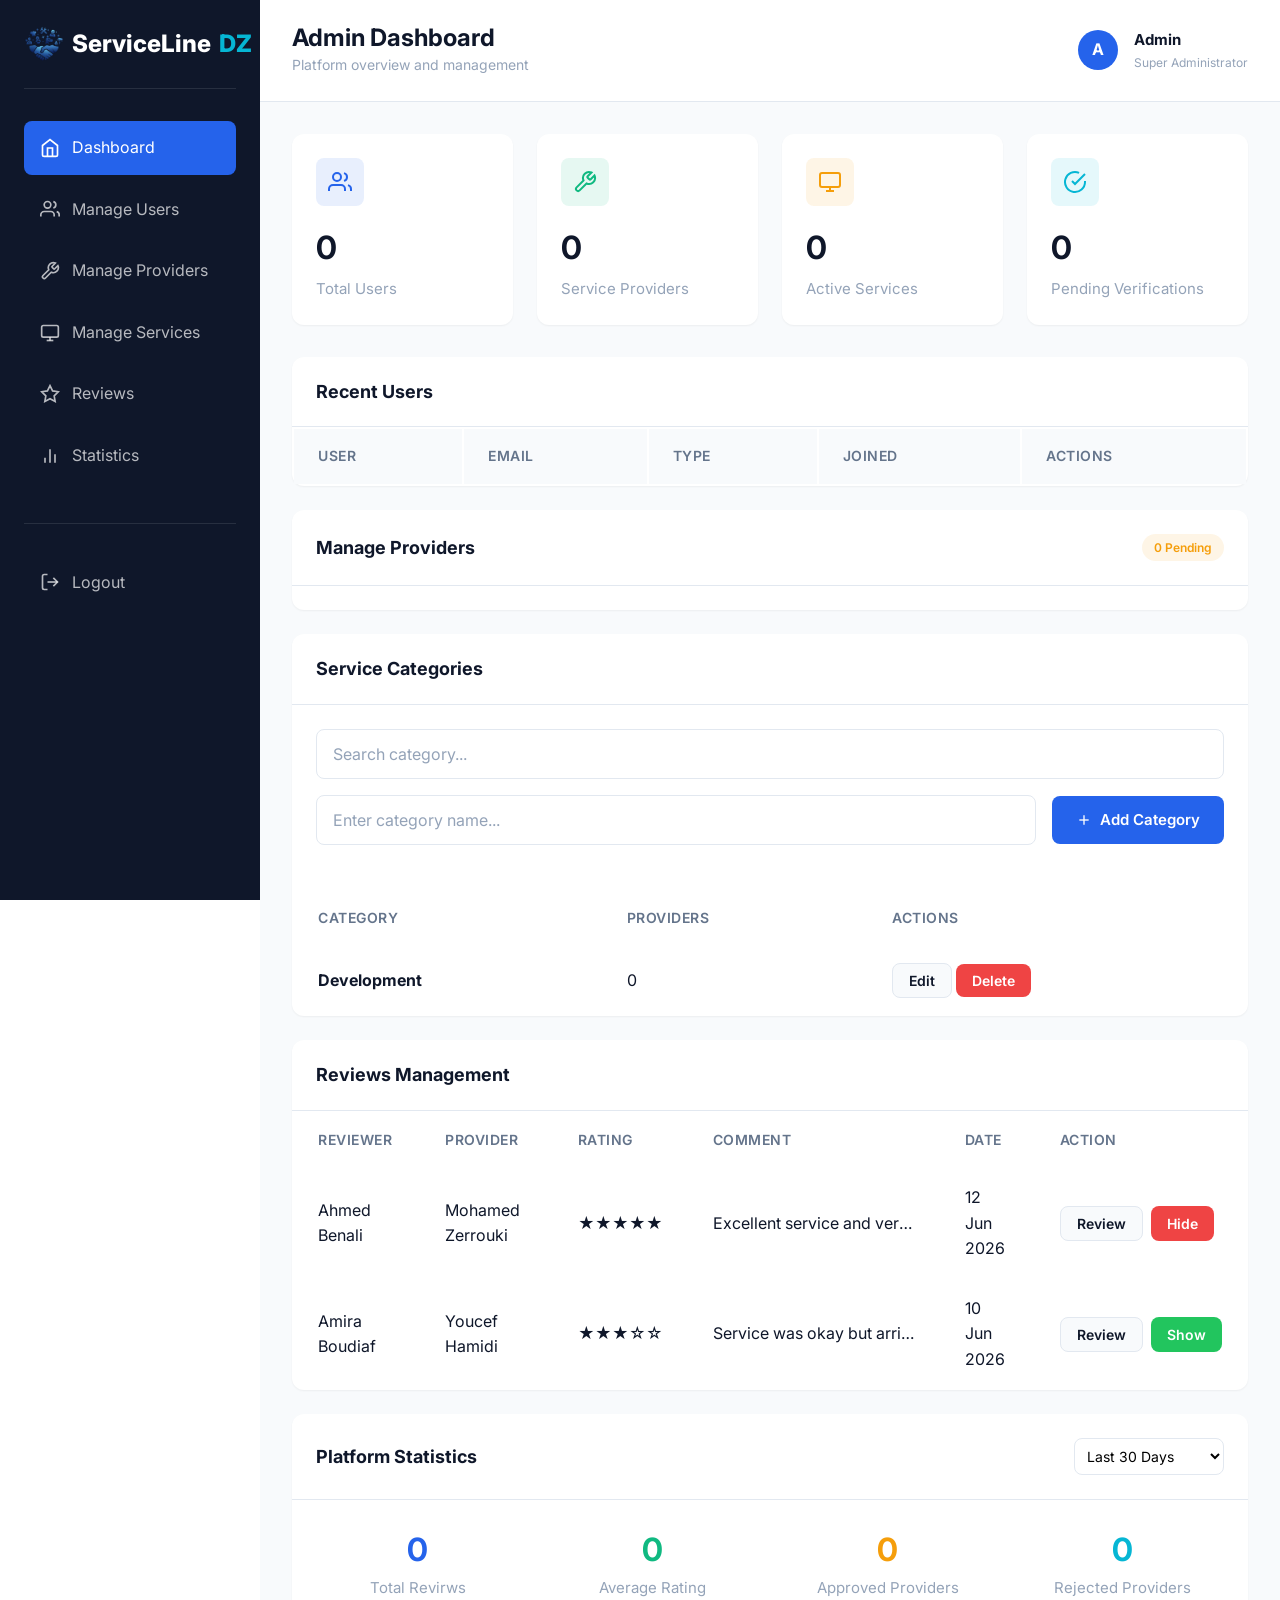
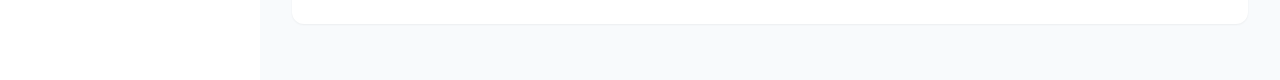
==== commit 32367d40: "updating admin page...." ====
--- a/service-line-dz/admin.html
+++ b/service-line-dz/admin.html
@@ -16,6 +16,58 @@
       object-fit: contain;
       margin-right: 0px;
     }
+
+.categories-controls{
+
+    padding: 1.5rem;
+
+    display:flex;
+
+    flex-direction:column;
+
+    gap:1rem;
+
+}
+
+.search-row input{
+
+    width: 100%;
+
+}
+
+
+.add-category-row{
+
+    display: flex;
+
+    gap: 1rem;
+
+    align-items: center;
+
+}
+
+
+.add-category-row input{
+
+    flex: 1;
+
+}
+
+
+.add-category-row button{
+
+    height: 48px;
+
+    white-space: nowrap;
+
+}
+.add-category-row button{
+
+    height:48px;
+
+    min-width:160px;
+
+}
   </style>
 </head>
 <body>
@@ -116,15 +168,8 @@
                 <path d="M16 3.13a4 4 0 0 1 0 7.75"></path>
               </svg>
             </div>
-            <div class="value">0</div>
+            <div id="totalUsers" class="value">0</div>
             <div class="label">Total Users</div>
-            <div class="change positive">
-              <svg width="16" height="16" viewBox="0 0 24 24" fill="none" stroke="currentColor" stroke-width="2">
-                <polyline points="23 6 13.5 15.5 8.5 10.5 1 18"></polyline>
-                <polyline points="17 6 23 6 23 12"></polyline>
-              </svg>
-              +0 this month
-            </div>
           </div>
           <div class="dashboard-stat-card">
             <div class="icon" style="background: rgba(16, 185, 129, 0.1); color: var(--success);">
@@ -132,15 +177,8 @@
                 <path d="M14.7 6.3a1 1 0 0 0 0 1.4l1.6 1.6a1 1 0 0 0 1.4 0l3.77-3.77a6 6 0 0 1-7.94 7.94l-6.91 6.91a2.12 2.12 0 0 1-3-3l6.91-6.91a6 6 0 0 1 7.94-7.94l-3.76 3.76z"></path>
               </svg>
             </div>
-            <div class="value">0</div>
+            <div id="totalProviders" class="value">0</div>
             <div class="label">Service Providers</div>
-            <div class="change positive">
-              <svg width="16" height="16" viewBox="0 0 24 24" fill="none" stroke="currentColor" stroke-width="2">
-                <polyline points="23 6 13.5 15.5 8.5 10.5 1 18"></polyline>
-                <polyline points="17 6 23 6 23 12"></polyline>
-              </svg>
-              +0 this month
-            </div>
           </div>
           <div class="dashboard-stat-card">
             <div class="icon" style="background: rgba(245, 158, 11, 0.1); color: var(--warning);">
@@ -150,15 +188,8 @@
                 <line x1="12" y1="17" x2="12" y2="21"></line>
               </svg>
             </div>
-            <div class="value">0</div> 
+            <div id="totalServices" class="value">0</div> 
             <div class="label">Active Services</div>
-            <div class="change positive">
-              <svg width="16" height="16" viewBox="0 0 24 24" fill="none" stroke="currentColor" stroke-width="2">
-                <polyline points="23 6 13.5 15.5 8.5 10.5 1 18"></polyline>
-                <polyline points="17 6 23 6 23 12"></polyline>
-              </svg>
-              +0 this month
-            </div>
           </div>
           <div class="dashboard-stat-card">
             <div class="icon" style="background: rgba(6, 182, 212, 0.1); color: var(--accent);">
@@ -167,144 +198,111 @@
                 <polyline points="22 4 12 14.01 9 11.01"></polyline>
               </svg>
             </div>
-            <div class="value">0</div>
+            <div id="pendingProviders" class="value">0</div>
             <div class="label">Pending Verifications</div>
-            <div class="change positive">
-              <svg width="16" height="16" viewBox="0 0 24 24" fill="none" stroke="currentColor" stroke-width="2">
-                <polyline points="23 6 13.5 15.5 8.5 10.5 1 18"></polyline>
-                <polyline points="17 6 23 6 23 12"></polyline>
-              </svg>
-              +0 this month
-            </div>
           </div>
         </div>
 
         <!-- Users Management -->
-        <div id="users-section" class="dashboard-card">
-          <div class="dashboard-card-header">
-            <h3>Recent Users</h3>
-            <div style="display: flex; gap: 0.5rem;">
-              <input type="text" placeholder="Search users..." class="form-control" style="width: 200px; padding: 0.5rem 0.75rem; font-size: 0.875rem;">
-              <button class="btn btn-primary btn-sm">
-                <svg width="16" height="16" viewBox="0 0 24 24" fill="none" stroke="currentColor" stroke-width="2">
-                  <line x1="12" y1="5" x2="12" y2="19"></line>
-                  <line x1="5" y1="12" x2="19" y2="12"></line>
-                </svg>
-                Add User
-              </button>
-            </div>
-          </div>
-          <table class="dashboard-table">
-            <thead>
-              <tr>
-                <th>User</th>
-                <th>Email</th>
-                <th>Type</th>
-                <th>Joined</th>
-                <th>Actions</th>
-              </tr>
-            </thead>
-            <tbody>
-              <tr>
-                <td>
-                  <div style="display: flex; align-items: center; gap: 0.75rem;">
-                    <img src="https://images.unsplash.com/photo-1507003211169-0a1dd7228f2d?w=40&h=40&fit=crop&crop=face" alt="Ahmed B." style="width: 36px; height: 36px; border-radius: 50%;">
-                    <span>Ahmed Benali</span>
-                  </div>
-                </td>
-                <td>ahmed.benali@email.com</td>
-                <td><span class="tag">Provider</span></td>
-                <td>Jan 15, 2024</td>
-                <td>
-                  <button class="btn btn-ghost btn-sm">View</button>
-                  <button class="btn btn-ghost btn-sm" style="color: var(--error);">Delete</button>
-                </td>
-              </tr>
-            </tbody>
-          </table>
-          <div style="padding: 1rem 1.5rem; border-top: 1px solid var(--border); display: flex; justify-content: flex-end; align-items: center;">
-            <nav class="pagination" style="margin: 0;">
-              <button disabled>
-                <svg width="16" height="16" viewBox="0 0 24 24" fill="none" stroke="currentColor" stroke-width="2">
-                  <polyline points="15 18 9 12 15 6"></polyline>
-                </svg>
-              </button>
-              <button class="active">1</button>
-              <button>2</button>
-              <button>
-                <svg width="16" height="16" viewBox="0 0 24 24" fill="none" stroke="currentColor" stroke-width="2">
-                  <polyline points="9 18 15 12 9 6"></polyline>
-                </svg>
-              </button>
-            </nav>
-          </div>
-        </div>
-
-        <!-- Provider Verification & Services -->
-        <div style="display: grid; grid-template-columns: 1fr 1fr; gap: 1.5rem; margin-top: 1.5rem;">
-          <!-- Pending Verifications -->
-          <div id="providers-section" class="dashboard-card">
-            <div class="dashboard-card-header">
-              <h3>Manage Providers</h3>
-              <span class="status-badge pending">12 Pending</span>
-            </div>
-            <div style="padding: 0 1.5rem 1.5rem;">
-              <div style="padding: 1rem 0; border-bottom: 1px solid var(--border); display: flex; justify-content: space-between; align-items: center;">
-                <div style="display: flex; align-items: center; gap: 0.75rem;">
-                  <img src="https://images.unsplash.com/photo-1500648767791-00dcc994a43e?w=40&h=40&fit=crop&crop=face" alt="Mohamed Z." style="width: 40px; height: 40px; border-radius: 50%;">
-                  <div>
-                    <strong style="font-size: 0.9375rem;">Mohamed Zerrouki</strong>
-                    <p style="font-size: 0.75rem; color: var(--text-muted);">Professional Painter • Annaba</p>
-                  </div>
-                </div>
-                <div style="display: flex; gap: 0.5rem;">
-                    <button class="btn btn-secondary btn-sm">Review</button>
-                    <button class="btn btn-primary btn-sm">Approve</button>
-                    <button class="btn btn-danger btn-sm">Reject</button>
-                </div>
-              </div>
-            </div>
-          </div>
+<div id="users-section" class="dashboard-card">
+
+<div class="dashboard-card-header">
+
+<h3>Recent Users</h3>
+
+</div>
+
+
+<table class="dashboard-table">
+
+<thead>
+
+<tr>
+<th>User</th>
+<th>Email</th>
+<th>Type</th>
+<th>Joined</th>
+<th>Actions</th>
+</tr>
+
+</thead>
+
+
+<tbody id="recentUsersBody">
+
+
+</tbody>
+
+
+</table>
+
+
+</div>
+
+        <div id="providers-section" class="dashboard-card">
+
+    <div class="dashboard-card-header">
+
+        <h3>Manage Providers</h3>
+
+        <span 
+        id="pendingCount"
+        class="status-badge pending">
+            0 Pending
+        </span>
+
+    </div>
+
+
+    <div 
+    id="pendingProvidersList"
+    style="padding:0 1.5rem 1.5rem;">
+
+
+    </div>
+
+
+</div>
           
           <!-- Service Categories -->
           <div id="services-section" class="dashboard-card">
           
             <div class="dashboard-card-header">
                 <h3>Service Categories</h3>
+            </div>
+            
+              <div class="categories-controls">
+              
+                  
+                      <input
+                          type="text"
+                          id="categorySearch"
+                          placeholder="Search category..."
+                          class="form-control">
+                  
+              
+                  <div class="add-category-row">
+              
+                      <input
+                          type="text"
+                          id="newCategory"
+                          placeholder="Enter category name..."
+                          class="form-control">
+              
+                      <button class="btn btn-primary" id="addCategoryBtn">
+                          <svg width="16" height="16" viewBox="0 0 24 24" fill="none"
+                               stroke="currentColor" stroke-width="2">
+                              <line x1="12" y1="5" x2="12" y2="19"></line>
+                              <line x1="5" y1="12" x2="19" y2="12"></line>
+                          </svg>
+                          Add Category
+                      </button>
+              
+                  </div>
+              
               </div>
             
-              <div class="categories-controls">
-
-    <div class="search-row">
-        <input
-            type="text"
-            id="categorySearch"
-            placeholder="Search category..."
-            class="form-control">
-    </div>
-
-    <div class="add-category-row">
-
-        <input
-            type="text"
-            id="newCategory"
-            placeholder="Enter category name..."
-            class="form-control">
-
-        <button class="btn btn-primary" id="addCategoryBtn">
-            <svg width="16" height="16" viewBox="0 0 24 24" fill="none"
-                 stroke="currentColor" stroke-width="2">
-                <line x1="12" y1="5" x2="12" y2="19"></line>
-                <line x1="5" y1="12" x2="19" y2="12"></line>
-            </svg>
-            Add Category
-        </button>
-
-    </div>
-
-</div>
-            
-              <div class="table-scroll">
+            <div class="table-scroll">
               <table class="dashboard-table">
                 <thead>
                   <tr>
@@ -327,7 +325,7 @@
             </div>
           
           </div>
-        </div>
+        
 
         <!-- Reviews Management -->
 <div id="reviews-section" class="dashboard-card">
@@ -442,6 +440,7 @@
       </div>
     </main>
   </div>
+  </div>
 
   <script src="js/main.js"></script>
   <script>
@@ -458,6 +457,661 @@
 
     });
 });
+
+  console.log(
+document.getElementById(
+"recentUsersBody"
+)
+);
+
+async function loadStats() {
+
+    try {
+
+        const response =
+        await fetch("api/admin_stats.php");
+
+        const data =
+        await response.json();
+
+        document.getElementById("totalUsers").textContent =
+        data.users;
+
+        document.getElementById("totalProviders").textContent =
+        data.providers;
+
+        document.getElementById("pendingProviders").textContent =
+        data.pending;
+
+        document.getElementById("totalServices").textContent =
+        data.services;
+
+    }
+
+    catch(error){
+
+        console.log("Stats error:", error);
+
+    }
+
+}
+
+
+async function loadRecentUsers(){
+
+    try{
+
+        const response =
+        await fetch("api/admin_recent_users.php");
+
+        const users =
+        await response.json();
+
+        console.log(users);
+
+        const tbody =
+        document.getElementById(
+        "recentUsersBody"
+        );
+
+        tbody.innerHTML = "";
+
+        users.forEach(user => {
+
+            let avatar="";
+
+            if(
+                user.type==="Artisan"
+                &&
+                user.photoProfil
+            ){
+
+                avatar=`
+
+                <img
+
+                src="${user.photoProfil}"
+
+                style="
+
+                width:36px;
+
+                height:36px;
+
+                border-radius:50%;
+
+                object-fit:cover;
+
+                "
+
+                >
+
+                `;
+
+            }
+
+            else{
+
+                avatar=`
+
+                <div
+
+                style="
+
+                width:36px;
+
+                height:36px;
+
+                border-radius:50%;
+
+                background:#0EA5E9;
+
+                color:white;
+
+                display:flex;
+
+                align-items:center;
+
+                justify-content:center;
+
+                font-weight:600;
+
+                "
+
+                >
+
+                ${user.nomComplet
+                .charAt(0)
+                .toUpperCase()}
+
+                </div>
+
+                `;
+
+            }
+
+
+            let typeText="";
+
+            if(user.type==="Artisan"){
+
+                typeText="Provider";
+
+            }
+
+            else if(user.type==="Client"){
+
+                typeText="Client";
+
+            }
+
+            else{
+
+                typeText="Admin";
+
+            }
+
+
+            tbody.innerHTML += `
+
+            <tr>
+
+            <td>
+
+            <div style="
+
+            display:flex;
+
+            align-items:center;
+
+            gap:.75rem;
+
+            ">
+
+            ${avatar}
+
+            <span>
+
+            ${user.nomComplet}
+
+            </span>
+
+            </div>
+
+            </td>
+
+            <td>
+
+            ${user.email}
+
+            </td>
+
+            <td>
+
+            <span class="tag">
+
+            ${typeText}
+
+            </span>
+
+            </td>
+
+            <td>
+
+            ${user.dateCreation}
+
+            </td>
+
+            <td>
+            
+            ${
+user.type === "Artisan"
+
+?
+
+user.idProfil
+
+?
+
+`
+
+<button
+
+class="btn btn-ghost btn-sm"
+
+onclick="viewProfile(${user.idProfil})">
+
+View
+
+</button>
+
+`
+
+:
+
+`
+
+<button
+
+class="btn btn-ghost btn-sm"
+
+disabled>
+
+No Profile
+
+</button>
+
+`
+
+:
+
+""
+
+}
+            
+            
+            <button
+            class="btn btn-ghost btn-sm"
+            style="color:var(--error);"
+            onclick="deleteUser(${user.idUtilisateur})">
+            
+            Delete
+            
+            </button>
+            
+            
+            </td>
+
+            </tr>
+
+            `;
+
+        });
+
+    }
+
+    catch(error){
+
+        console.log(
+        "Users error:",
+        error
+        );
+
+    }
+
+}
+
+async function loadPendingProviders(){
+
+    const response =
+    await fetch(
+    "api/admin_pending_providers.php"
+    );
+
+    const providers =
+    await response.json();
+
+    console.log(
+    "PENDING:",
+    providers
+    );
+
+    const container =
+    document.getElementById(
+    "pendingProvidersList"
+    );
+
+    document.getElementById(
+    "pendingCount"
+    ).textContent =
+    providers.length + " Pending";
+
+    container.innerHTML = "";
+
+    providers.forEach(provider => {
+
+        let avatar = "";
+
+        if(provider.photoProfil){
+
+            avatar = `
+
+            <img
+
+            src="${provider.photoProfil}"
+
+            style="
+
+            width:40px;
+
+            height:40px;
+
+            border-radius:50%;
+
+            object-fit:cover;
+
+            "
+
+            >
+
+            `;
+
+        }
+
+        else{
+
+            avatar = `
+
+            <div
+
+            style="
+
+            width:40px;
+
+            height:40px;
+
+            border-radius:50%;
+
+            background:#0EA5E9;
+
+            color:white;
+
+            display:flex;
+
+            align-items:center;
+
+            justify-content:center;
+
+            font-weight:600;
+
+            "
+
+            >
+
+            ${provider.nomComplet
+            .charAt(0)
+            .toUpperCase()}
+
+            </div>
+
+            `;
+
+        }
+
+        container.innerHTML += `
+
+        <div style="
+
+        padding:1rem 0;
+
+        border-bottom:1px solid var(--border);
+
+        display:flex;
+
+        justify-content:space-between;
+
+        align-items:center;
+
+        ">
+
+            <div style="
+
+            display:flex;
+
+            align-items:center;
+
+            gap:.75rem;
+
+            ">
+
+                ${avatar}
+
+                <div>
+
+                    <strong>
+
+                    ${provider.nomComplet}
+
+                    </strong>
+
+                    <p style="
+
+                    font-size:.75rem;
+
+                    color:var(--text-muted);
+
+                    ">
+
+                    ${provider.nomCategorie || "Professional"}
+
+                    •
+
+                    ${provider.nomVille || "No city"}
+
+                    </p>
+
+                </div>
+
+            </div>
+
+            <div style="
+
+            display:flex;
+
+            gap:.5rem;
+
+            ">
+
+            ${
+            provider.idProfil
+
+            ?
+
+            `
+
+            <button
+
+            class="btn btn-secondary btn-sm"
+
+            onclick="viewProfile(${provider.idProfil})">
+
+            View Profile
+
+            </button>
+
+            `
+
+            :
+
+            `
+
+            <button
+
+            class="btn btn-secondary btn-sm"
+
+            disabled>
+
+            No Profile
+
+            </button>
+
+            `
+            }
+
+            <button
+
+            class="btn btn-primary btn-sm"
+
+            onclick="approveProvider(${provider.idArtisan})">
+
+            Approve
+
+            </button>
+
+            <button
+
+            class="btn btn-danger btn-sm"
+
+            onclick="rejectProvider(${provider.idArtisan})">
+
+            Reject
+
+            </button>
+
+            </div>
+
+        </div>
+
+        `;
+
+    });
+
+}
+
+
+function viewProfile(idProfil){
+
+window.location.href =
+`profile.html?id=${idProfil}`;
+
+}
+
+
+async function deleteUser(id){
+
+
+const confirmDelete =
+confirm(
+"Are you sure you want to delete this user?"
+);
+
+
+if(!confirmDelete)
+return;
+
+
+
+const response =
+await fetch(
+"api/admin_delete_user.php",
+{
+method:"POST",
+
+headers:{
+"Content-Type":"application/json"
+},
+
+body:JSON.stringify({
+idUtilisateur:id
+})
+
+}
+);
+
+
+
+const data =
+await response.json();
+
+
+
+if(data.success){
+
+alert("User deleted");
+
+loadRecentUsers();
+loadStats();
+
+}
+
+else{
+
+alert("Delete failed");
+
+}
+
+
+}
+
+
+async function approveProvider(id){
+
+
+await fetch(
+"api/update_provider_status.php",
+{
+
+method:"POST",
+
+headers:{
+"Content-Type":"application/json"
+},
+
+body:JSON.stringify({
+
+idArtisan:id,
+
+status:"APPROUVE"
+
+})
+
+
+});
+
+
+loadPendingProviders();
+
+loadStats();
+
+
+}
+
+async function rejectProvider(id){
+
+
+await fetch(
+"api/update_provider_status.php",
+{
+
+method:"POST",
+
+headers:{
+"Content-Type":"application/json"
+},
+
+body:JSON.stringify({
+
+idArtisan:id,
+
+status:"REJETE"
+
+})
+
+
+});
+
+
+loadPendingProviders();
+
+loadStats();
+
+
+}
+
+
+document.addEventListener(
+"DOMContentLoaded",
+function(){
+
+loadStats();
+
+loadRecentUsers();
+
+loadPendingProviders();
+
+}
+);
+
 </script>
 </body>
 </html>
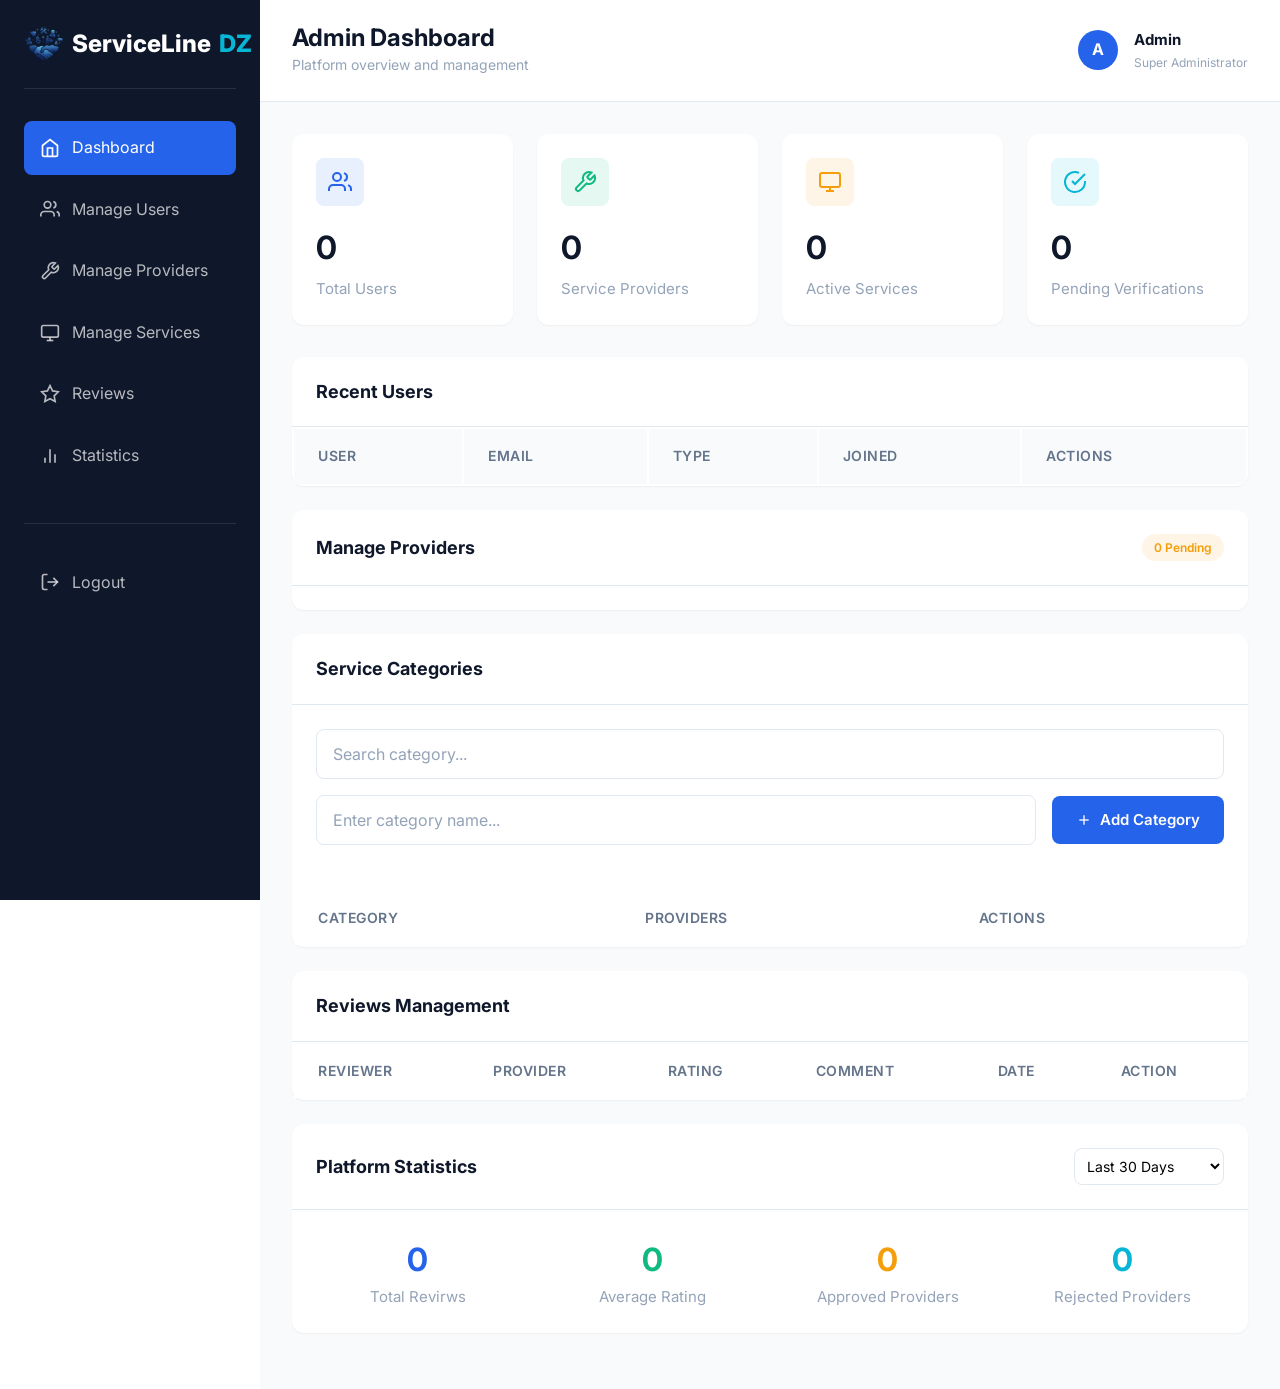
==== commit a3bd4dd5: "updating admin page..." ====
--- a/service-line-dz/admin.html
+++ b/service-line-dz/admin.html
@@ -67,6 +67,27 @@
 
     min-width:160px;
 
+}
+
+.modal-overlay{
+    position:fixed;
+    top:0;
+    left:0;
+    width:100%;
+    height:100%;
+    background:rgba(0,0,0,.5);
+    display:flex;
+    align-items:center;
+    justify-content:center;
+    z-index:9999;
+}
+
+.modal-box{
+    background:white;
+    padding:1.5rem;
+    border-radius:12px;
+    width:320px;
+    box-shadow:0 10px 30px rgba(0,0,0,.2);
 }
   </style>
 </head>
@@ -312,14 +333,7 @@
                   </tr>
                 </thead>
                 <tbody id="categoriesTable">
-                  <tr>
-                    <td><strong>Development</strong></td>
-                    <td>0</td>
-                    <td>
-                      <button class="btn btn-secondary btn-sm">Edit</button>
-                      <button class="btn btn-danger btn-sm">Delete</button>
-                    </td>
-                  </tr>
+                <!-- dynamic content loaded via JS -->
                 </tbody>
               </table>
             </div>
@@ -350,55 +364,7 @@
             </thead>
 
             <tbody id="reviewsTable">
-
-                <tr>
-                    <td>Ahmed Benali</td>
-                    <td>Mohamed Zerrouki</td>
-                    <td>★★★★★</td>
-
-                    <td class="comment-cell">
-                        Excellent service and very professional...
-                    </td>
-
-                    <td>12 Jun 2026</td>
-
-                    <td>
-                        <div class="review-actions">
-                            <button class="btn btn-secondary btn-sm">
-                                Review
-                            </button>
-
-                            <button class="btn btn-danger btn-sm">
-                                Hide
-                            </button>
-                        </div>
-                    </td>
-                </tr>
-
-                <tr>
-                    <td>Amira Boudiaf</td>
-                    <td>Youcef Hamidi</td>
-                    <td>★★★☆☆</td>
-
-                    <td class="comment-cell">
-                        Service was okay but arrived late...
-                    </td>
-
-                    <td>10 Jun 2026</td>
-
-                    <td>
-                        <div class="review-actions">
-                            <button class="btn btn-secondary btn-sm">
-                                Review
-                            </button>
-
-                            <button class="btn btn-success btn-sm">
-                                Show
-                            </button>
-                        </div>
-                    </td>
-                </tr>
-
+            <!-- dynamic content -->
             </tbody>
 
         </table>
@@ -442,6 +408,34 @@
   </div>
   </div>
 
+  <div id="editCategoryModal" class="modal-overlay" style="display:none;">
+
+    <div class="modal-box">
+
+        <h3>Edit Category</h3>
+
+        <input
+            type="text"
+            id="editCategoryInput"
+            class="form-control"
+            placeholder="Category name">
+
+        <div style="display:flex; gap:.5rem; margin-top:1rem; justify-content:flex-end;">
+
+            <button class="btn btn-secondary btn-sm" id="closeEditModal">
+                Cancel
+            </button>
+
+            <button class="btn btn-primary btn-sm" id="saveCategoryBtn">
+                Save
+            </button>
+
+        </div>
+
+    </div>
+
+</div>
+
   <script src="js/main.js"></script>
   <script>
 const navLinks = document.querySelectorAll('.dashboard-nav a');
@@ -457,6 +451,9 @@
 
     });
 });
+
+let allCategories = [];
+let editCategoryId = null;
 
   console.log(
 document.getElementById(
@@ -968,6 +965,162 @@
 
 }
 
+async function loadCategories() {
+
+    try {
+
+        const res = await fetch("api/admin_get_categories.php");
+        const data = await res.json();
+
+        allCategories = data;
+
+        renderCategories(allCategories);
+
+    } catch (error) {
+        console.log("Categories error:", error);
+    }
+}
+
+async function loadReviews() {
+
+    try {
+
+        const res = await fetch("api/admin_get_reviews.php");
+        const data = await res.json();
+
+        console.log("REVIEWS RESPONSE:", data);
+
+        // 🚨 safety check
+        if (!Array.isArray(data)) {
+            console.log("Not an array:", data);
+            return;
+        }
+
+        const tbody = document.getElementById("reviewsTable");
+        tbody.innerHTML = "";
+
+        data.forEach(r => {
+
+            tbody.innerHTML += `
+                <tr>
+                    <td>${r.reviewer}</td>
+                    <td>${r.provider}</td>
+                    <td>${renderStars(r.rating)}</td>
+                    <td class="comment-cell">${r.comment}</td>
+                    <td>${r.date}</td>
+                    <td>
+
+${
+    r.status === "HIDDEN"
+
+    ?
+
+    `
+
+    <button
+    class="btn btn-success btn-sm show-review"
+    data-id="${r.idReview}">
+
+    Show
+
+    </button>
+
+    `
+
+    :
+
+    `
+
+    <button
+    class="btn btn-danger btn-sm hide-review"
+    data-id="${r.idReview}">
+
+    Hide
+
+    </button>
+
+    `
+
+}
+
+</td>
+                </tr>
+            `;
+
+        });
+
+    } catch (error) {
+        console.log("Reviews error:", error);
+    }
+}
+
+function renderStars(rating) {
+
+    let stars = "";
+
+    for (let i = 1; i <= 5; i++) {
+        stars += i <= rating ? "★" : "☆";
+    }
+
+    return stars;
+}
+
+document.getElementById("reviewsTable").addEventListener("click", async function(e){
+
+    const id = e.target.dataset.id;
+
+    // Hide review
+    if(e.target.classList.contains("hide-review")){
+
+        await fetch("api/admin_update_review_status.php",{
+
+            method:"POST",
+
+            headers:{
+                "Content-Type":"application/json"
+            },
+
+            body:JSON.stringify({
+
+                idAvis:id,
+
+                status:"HIDDEN"
+
+            })
+
+        });
+
+        loadReviews();
+
+    }
+
+    // Show review
+    if(e.target.classList.contains("show-review")){
+
+        await fetch("api/admin_update_review_status.php",{
+
+            method:"POST",
+
+            headers:{
+                "Content-Type":"application/json"
+            },
+
+            body:JSON.stringify({
+
+                idAvis:id,
+
+                status:"VISIBLE"
+
+            })
+
+        });
+
+        loadReviews();
+
+    }
+
+});
+
 
 function viewProfile(idProfil){
 
@@ -1098,6 +1251,197 @@
 
 }
 
+function renderCategories(categories) {
+
+    const tbody = document.getElementById("categoriesTable");
+    tbody.innerHTML = "";
+
+    if (categories.length === 0) {
+        tbody.innerHTML = `
+            <tr>
+                <td colspan="3" style="text-align:center;color:var(--text-muted);">
+                    No categories found
+                </td>
+            </tr>
+        `;
+        return;
+    }
+
+    categories.forEach(cat => {
+
+        tbody.innerHTML += `
+            <tr>
+                <td><strong>${cat.nomCategorie}</strong></td>
+                <td>${cat.totalProviders}</td>
+                <td>
+                    <button
+                        class="btn btn-secondary btn-sm edit-category"
+                        data-id="${cat.idCategorie}"
+                        data-name="${cat.nomCategorie}">
+                        Edit
+                    </button>
+
+                    <button
+                        class="btn btn-danger btn-sm delete-category"
+                        data-id="${cat.idCategorie}">
+                        Delete
+                    </button>
+                </td>
+            </tr>
+        `;
+    });
+}
+
+document.getElementById("categorySearch").addEventListener("input", function () {
+
+    const value = this.value.toLowerCase();
+
+    const filtered = allCategories.filter(cat =>
+        cat.nomCategorie.toLowerCase().includes(value)
+    );
+
+    renderCategories(filtered);
+});
+
+document.getElementById("addCategoryBtn").addEventListener("click", async function () {
+
+    const input = document.getElementById("newCategory");
+    const name = input.value.trim();
+
+    if (!name) {
+        alert("Please enter a category name");
+        return;
+    }
+
+    try {
+
+        const res = await fetch("api/admin_add_category.php", {
+            method: "POST",
+            headers: {
+                "Content-Type": "application/json"
+            },
+            body: JSON.stringify({
+                nomCategorie: name
+            })
+        });
+
+        const data = await res.json();
+
+        if (data.success) {
+
+            input.value = "";
+
+            // refresh list
+            loadCategories();
+
+        } else {
+            alert(data.message || "Failed to add category");
+        }
+
+    } catch (error) {
+        console.log("Add category error:", error);
+    }
+});
+
+document.getElementById("categoriesTable").addEventListener("click", async function (e) {
+
+    if (e.target.classList.contains("delete-category")) {
+
+        const id = e.target.dataset.id;
+
+        const confirmDelete = confirm("Delete this category?");
+
+        if (!confirmDelete) return;
+
+        try {
+
+            const res = await fetch("api/admin_delete_category.php", {
+                method: "POST",
+                headers: {
+                    "Content-Type": "application/json"
+                },
+                body: JSON.stringify({
+                    idCategorie: id
+                })
+            });
+
+            const data = await res.json();
+
+            if (data.success) {
+                loadCategories();
+            } else {
+                alert(data.message || "Delete failed");
+            }
+
+        } catch (error) {
+            console.log("Delete category error:", error);
+        }
+    }
+});
+
+document.getElementById("categoriesTable").addEventListener("click", function (e) {
+
+    if (e.target.classList.contains("edit-category")) {
+
+        editCategoryId = e.target.dataset.id;
+
+        const currentName = e.target.dataset.name;
+
+        document.getElementById("editCategoryInput").value = currentName;
+
+        document.getElementById("editCategoryModal").style.display = "flex";
+    }
+});
+
+document.getElementById("closeEditModal").addEventListener("click", function () {
+
+    document.getElementById("editCategoryModal").style.display = "none";
+
+    editCategoryId = null;
+});
+
+document.getElementById("saveCategoryBtn").addEventListener("click", async function () {
+
+    const newName = document.getElementById("editCategoryInput").value.trim();
+
+    if (!newName) {
+        alert("Category name cannot be empty");
+        return;
+    }
+
+    try {
+
+        const res = await fetch("api/admin_update_category.php", {
+            method: "POST",
+            headers: {
+                "Content-Type": "application/json"
+            },
+            body: JSON.stringify({
+                idCategorie: editCategoryId,
+                nomCategorie: newName
+            })
+        });
+
+        const data = await res.json();
+
+        if (data.success) {
+
+            document.getElementById("editCategoryModal").style.display = "none";
+            editCategoryId = null;
+
+            loadCategories();
+
+        } else {
+            alert(data.message || "Update failed");
+        }
+
+    } catch (error) {
+        console.log("Save edit error:", error);
+    }
+});
+
+
+
 
 document.addEventListener(
 "DOMContentLoaded",
@@ -1109,6 +1453,10 @@
 
 loadPendingProviders();
 
+loadCategories();
+
+loadReviews();
+
 }
 );
 
